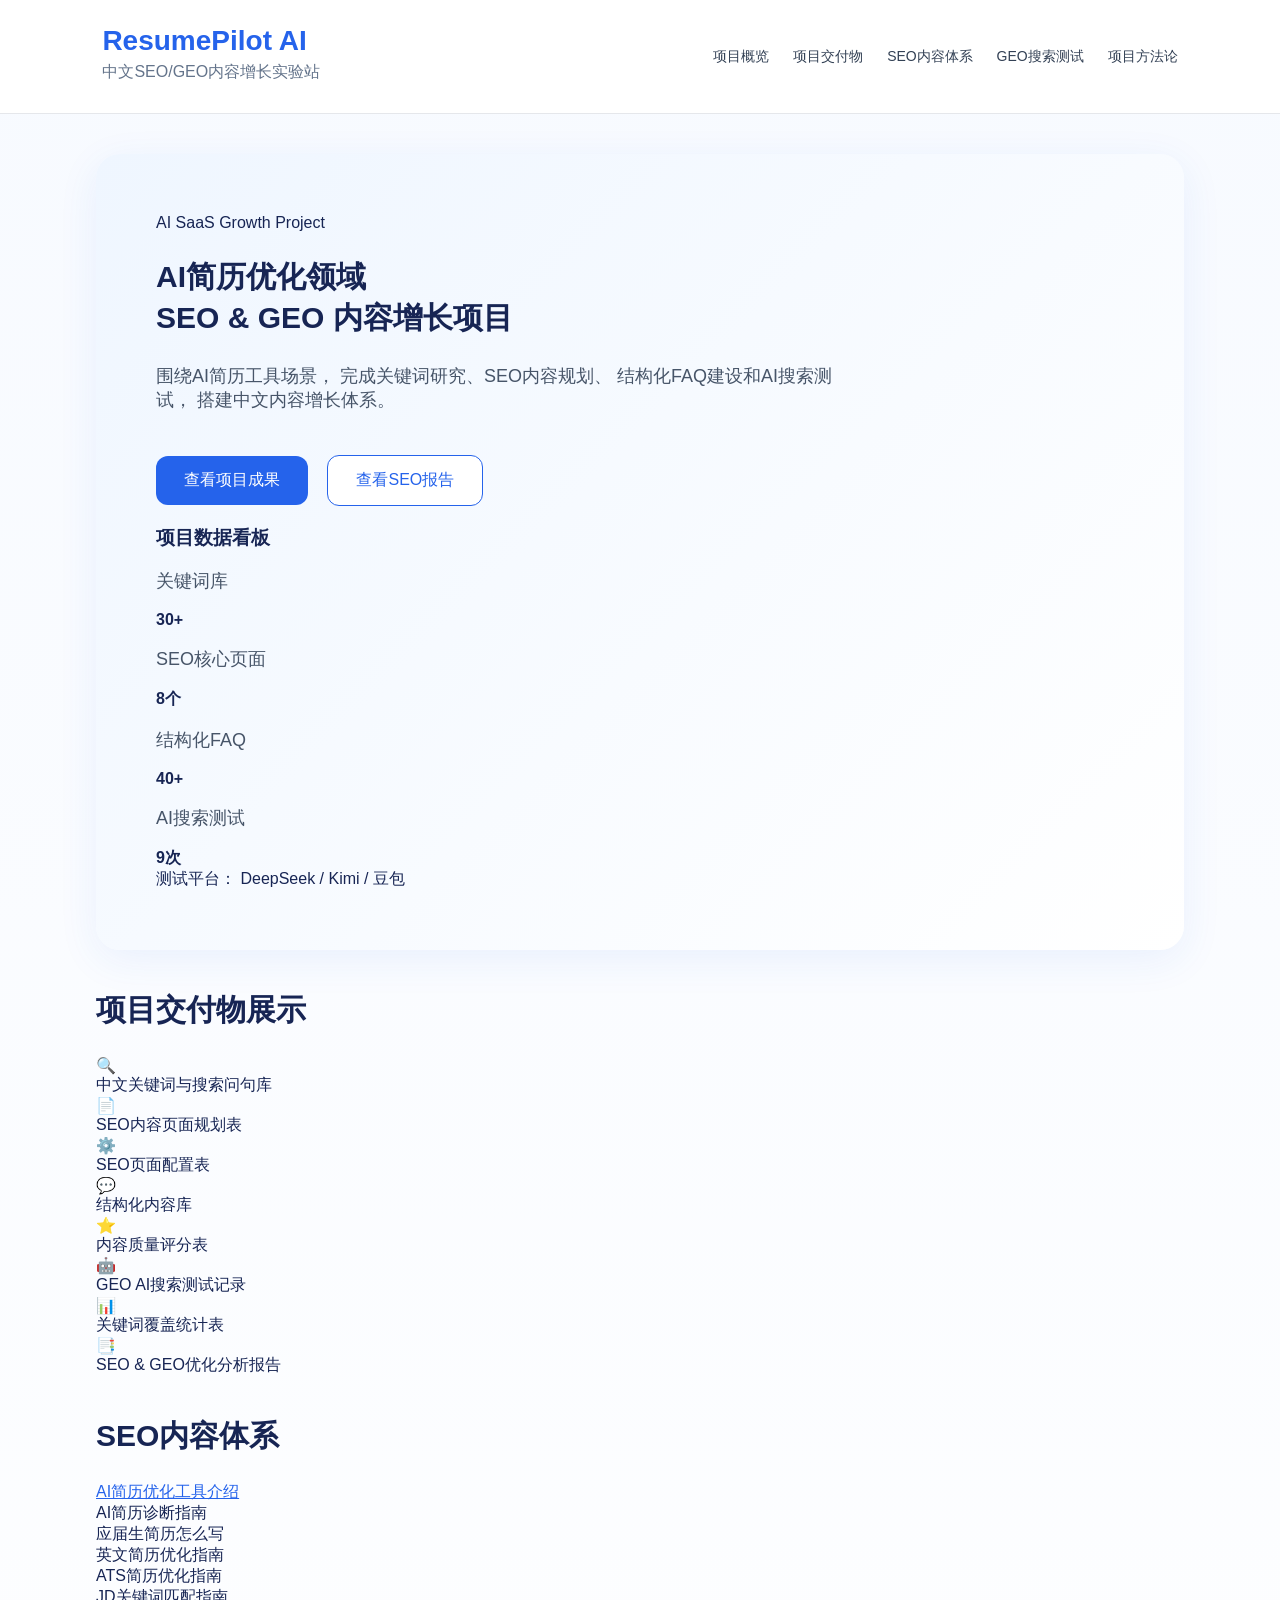
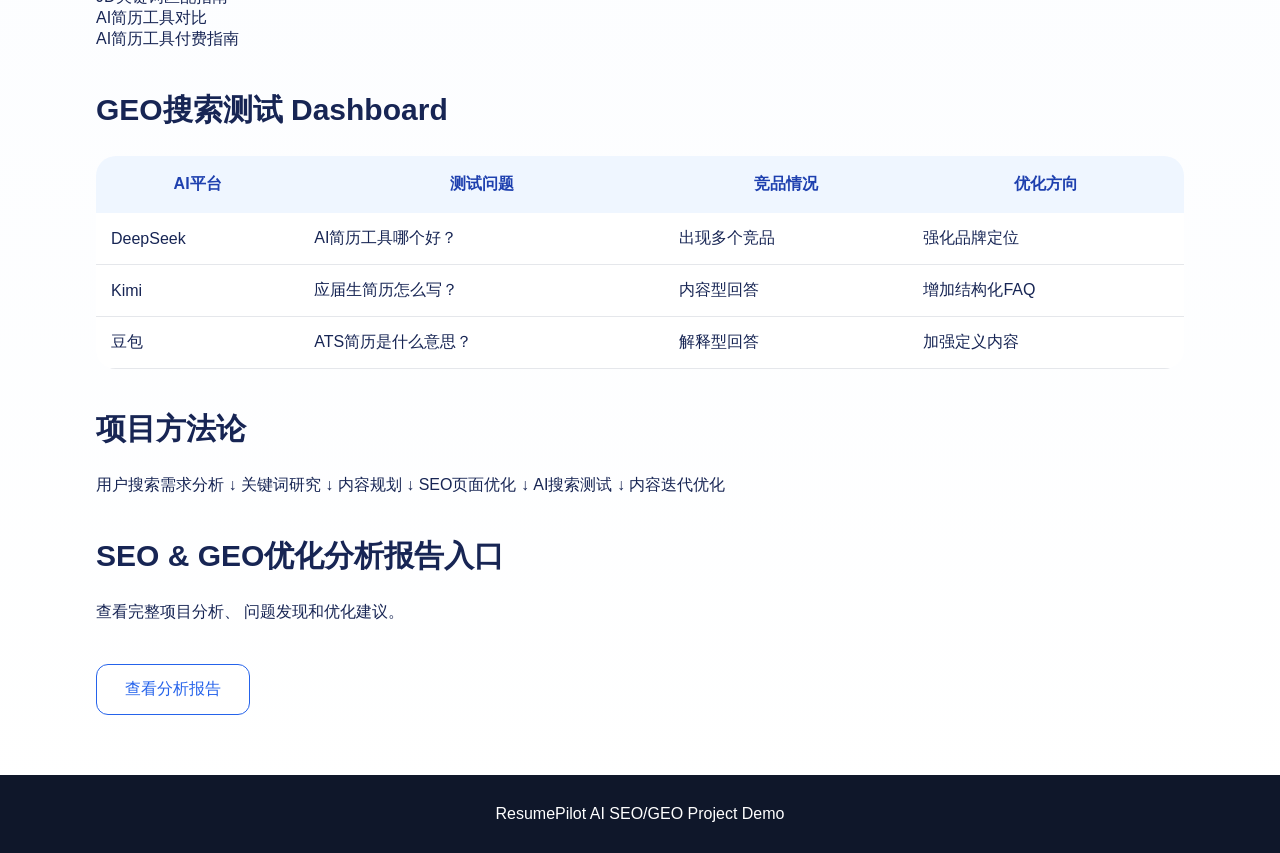
==== index.html @ e6f5c445 "Update index.html with new content and structure" ====
<!DOCTYPE html>
<html lang="zh-CN">

<head>

<meta charset="UTF-8">

<meta name="viewport" content="width=device-width, initial-scale=1.0">


<title>
ResumePilot AI - SEO & GEO 内容增长项目
</title>


<meta name="description" content="
ResumePilot AI 中文SEO/GEO内容增长实验站，展示AI简历工具领域关键词研究、SEO内容规划、结构化FAQ建设和AI搜索测试项目。
">


<link rel="stylesheet" href="assets/style.css">


</head>



<body>



<header>

<div class="logo">

<h1>
ResumePilot AI
</h1>

<p>
中文SEO/GEO内容增长实验站
</p>

</div>



<nav>

<a href="#overview">
项目概览
</a>

<a href="#deliverables">
项目交付物
</a>

<a href="#content">
SEO内容体系
</a>

<a href="#geo">
GEO搜索测试
</a>

<a href="#method">
项目方法论
</a>


</nav>


</header>





<section id="overview" class="hero">


<div class="hero-left">


<span class="tag">
AI SaaS Growth Project
</span>



<h2>

AI简历优化领域

<br>

<span>
SEO & GEO 内容增长项目
</span>

</h2>



<p>

围绕AI简历工具场景，
完成关键词研究、SEO内容规划、
结构化FAQ建设和AI搜索测试，
搭建中文内容增长体系。

</p>



<div class="buttons">


<button>
查看项目成果
</button>


<button class="secondary">
查看SEO报告
</button>


</div>



</div>





<div class="hero-dashboard">


<h3>
项目数据看板
</h3>



<div class="metrics">


<div class="data-card">

<p>
关键词库
</p>

<strong>
30+
</strong>


</div>



<div class="data-card">

<p>
SEO核心页面
</p>

<strong>
8个
</strong>


</div>



<div class="data-card">

<p>
结构化FAQ
</p>

<strong>
40+
</strong>


</div>



<div class="data-card">

<p>
AI搜索测试
</p>

<strong>
9次
</strong>


</div>


</div>



<div class="platform">

测试平台：

DeepSeek / Kimi / 豆包


</div>



</div>



</section>








<section id="deliverables">


<h2>
项目交付物展示
</h2>



<div class="cards">


<div>
🔍
<br>
中文关键词与搜索问句库
</div>


<div>
📄
<br>
SEO内容页面规划表
</div>


<div>
⚙️
<br>
SEO页面配置表
</div>


<div>
💬
<br>
结构化内容库
</div>


<div>
⭐
<br>
内容质量评分表
</div>


<div>
🤖
<br>
GEO AI搜索测试记录
</div>


<div>
📊
<br>
关键词覆盖统计表
</div>


<div>
📑
<br>
SEO & GEO优化分析报告
</div>


</div>


</section>







<section id="content">


<h2>
SEO内容体系
</h2>



<div class="cards">


<div>

<a href="pages/ai-resume-tool.html">

AI简历优化工具介绍

</a>

</div>


<div>
AI简历诊断指南
</div>


<div>
应届生简历怎么写
</div>


<div>
英文简历优化指南
</div>


<div>
ATS简历优化指南
</div>


<div>
JD关键词匹配指南
</div>


<div>
AI简历工具对比
</div>


<div>
AI简历工具付费指南
</div>



</div>



</section>







<section id="geo">


<h2>
GEO搜索测试 Dashboard
</h2>



<table>


<tr>

<th>
AI平台
</th>


<th>
测试问题
</th>


<th>
竞品情况
</th>


<th>
优化方向
</th>


</tr>




<tr>

<td>
DeepSeek
</td>

<td>
AI简历工具哪个好？
</td>

<td>
出现多个竞品
</td>

<td>
强化品牌定位
</td>


</tr>





<tr>

<td>
Kimi
</td>

<td>
应届生简历怎么写？
</td>

<td>
内容型回答
</td>

<td>
增加结构化FAQ
</td>


</tr>





<tr>

<td>
豆包
</td>

<td>
ATS简历是什么意思？
</td>

<td>
解释型回答
</td>

<td>
加强定义内容
</td>


</tr>



</table>



</section>








<section id="method">


<h2>
项目方法论
</h2>



<div class="process">


用户搜索需求分析

↓

关键词研究

↓

内容规划

↓

SEO页面优化

↓

AI搜索测试

↓

内容迭代优化


</div>



</section>








<section class="report">


<h2>
SEO & GEO优化分析报告入口
</h2>


<p>

查看完整项目分析、
问题发现和优化建议。

</p>



<button>
查看分析报告
</button>



</section>







<footer>

ResumePilot AI SEO/GEO Project Demo

</footer>




</body>


</html>
---- assets/style.css ----
* {
    box-sizing: border-box;
}


body {

    margin:0;

    font-family:
    -apple-system,
    BlinkMacSystemFont,
    "Segoe UI",
    "Microsoft YaHei",
    sans-serif;

    background:
    linear-gradient(
        180deg,
        #f7faff 0%,
        #ffffff 100%
    );

    color:#172554;

}



header {

    background:white;

    padding:25px 8%;

    display:flex;

    justify-content:space-between;

    align-items:center;

    border-bottom:
    1px solid #e5e7eb;

    position:sticky;

    top:0;

}



header h1 {

    margin:0;

    font-size:28px;

    color:#2563eb;

}



header p {

    margin:5px 0;

    color:#64748b;

}



nav a {

    text-decoration:none;

    color:#334155;

    margin-left:20px;

    font-size:14px;

}



nav a:hover {

    color:#2563eb;

}




section {

    width:85%;

    margin:40px auto;

}




#overview {


    background:

    linear-gradient(
    135deg,
    #eff6ff,
    #ffffff
    );


    padding:60px;

    border-radius:24px;

    box-shadow:
    0 10px 40px rgba(37,99,235,0.08);

}



#overview h1 {

    font-size:48px;

    line-height:1.2;

    color:#1e3a8a;

}



#overview p {

    font-size:18px;

    color:#475569;

    max-width:700px;

}




button {


    margin-top:25px;

    margin-right:15px;

    padding:14px 28px;

    border-radius:12px;

    border:none;

    background:#2563eb;

    color:white;

    font-size:16px;

    cursor:pointer;

}



button:last-child {

    background:white;

    color:#2563eb;

    border:
    1px solid #2563eb;

}





h2 {

    font-size:30px;

    margin-bottom:25px;

}





.card {


    display:inline-block;

    width:18%;

    min-height:130px;

    margin:1%;


    background:white;


    border-radius:20px;


    padding:25px;


    box-shadow:

    0 8px 25px rgba(15,23,42,0.08);


    vertical-align:top;


}



.card h3 {

    font-size:16px;

    color:#64748b;

}



.card p {

    font-size:35px;

    font-weight:bold;

    color:#2563eb;

}





ul {


    display:grid;

    grid-template-columns:
    repeat(4,1fr);

    gap:20px;

    padding:0;


}



li {


    list-style:none;


    background:white;


    padding:25px;


    border-radius:18px;


    box-shadow:

    0 5px 20px rgba(15,23,42,0.08);


}





a {

    color:#2563eb;

}



table {


    width:100%;

    background:white;

    border-collapse:collapse;

    border-radius:20px;

    overflow:hidden;

}



th {


    background:#eff6ff;

    color:#1e40af;

    padding:18px;

}



td {


    padding:15px;

    border-bottom:

    1px solid #e5e7eb;


}




footer {


    margin-top:60px;

    padding:30px;

    text-align:center;

    background:#0f172a;

    color:white;


}
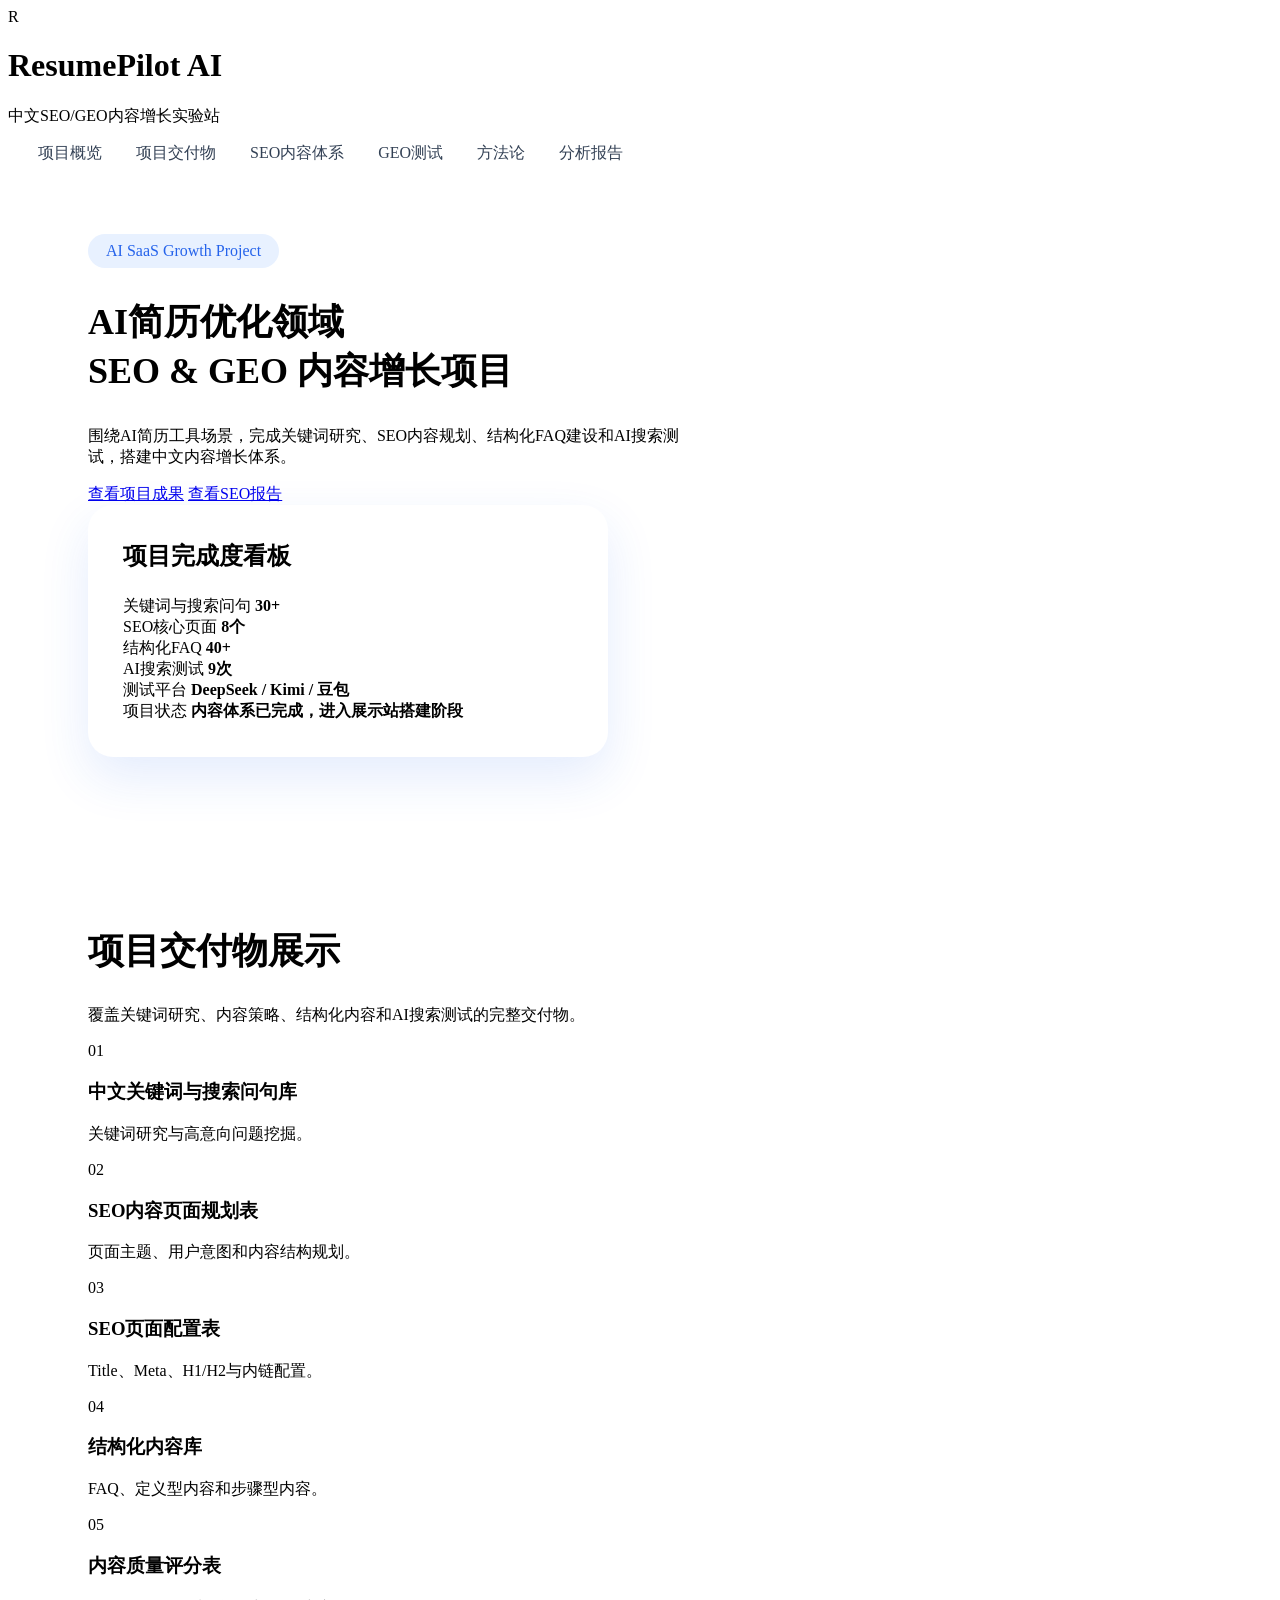
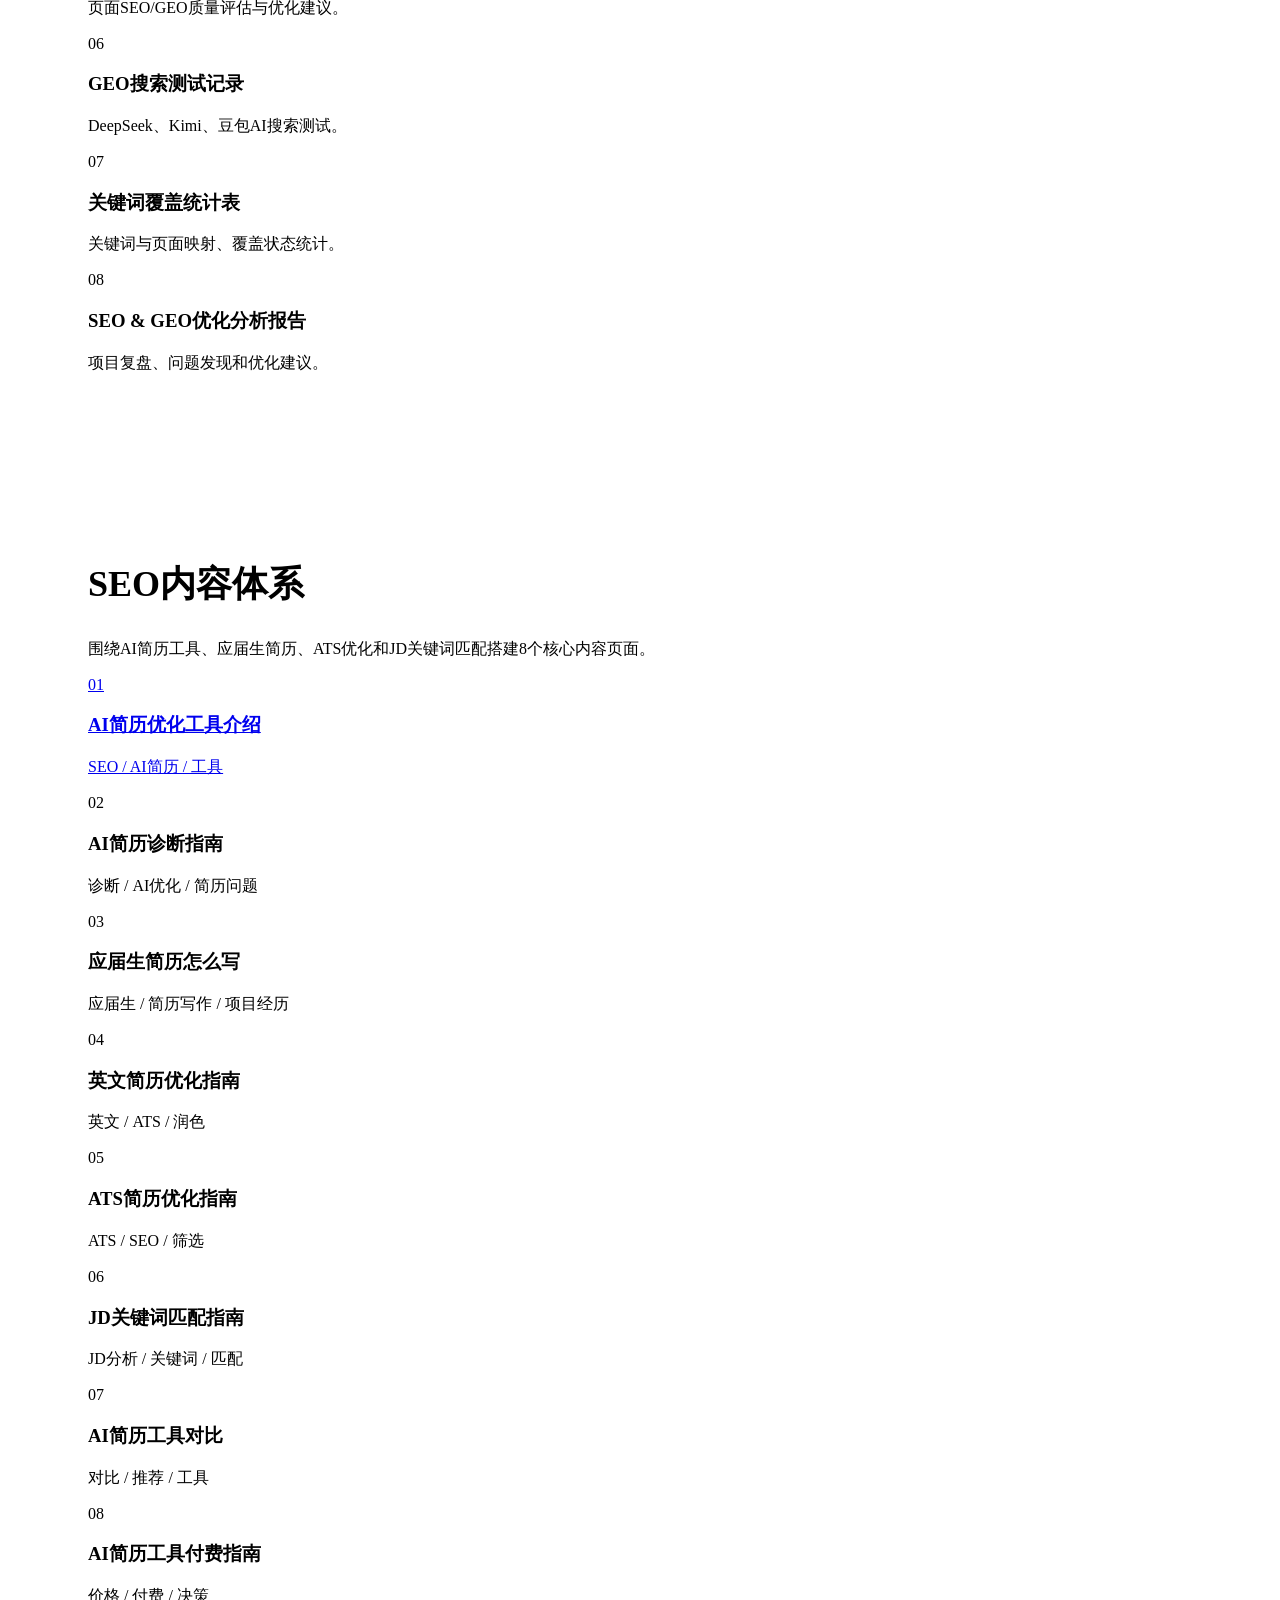
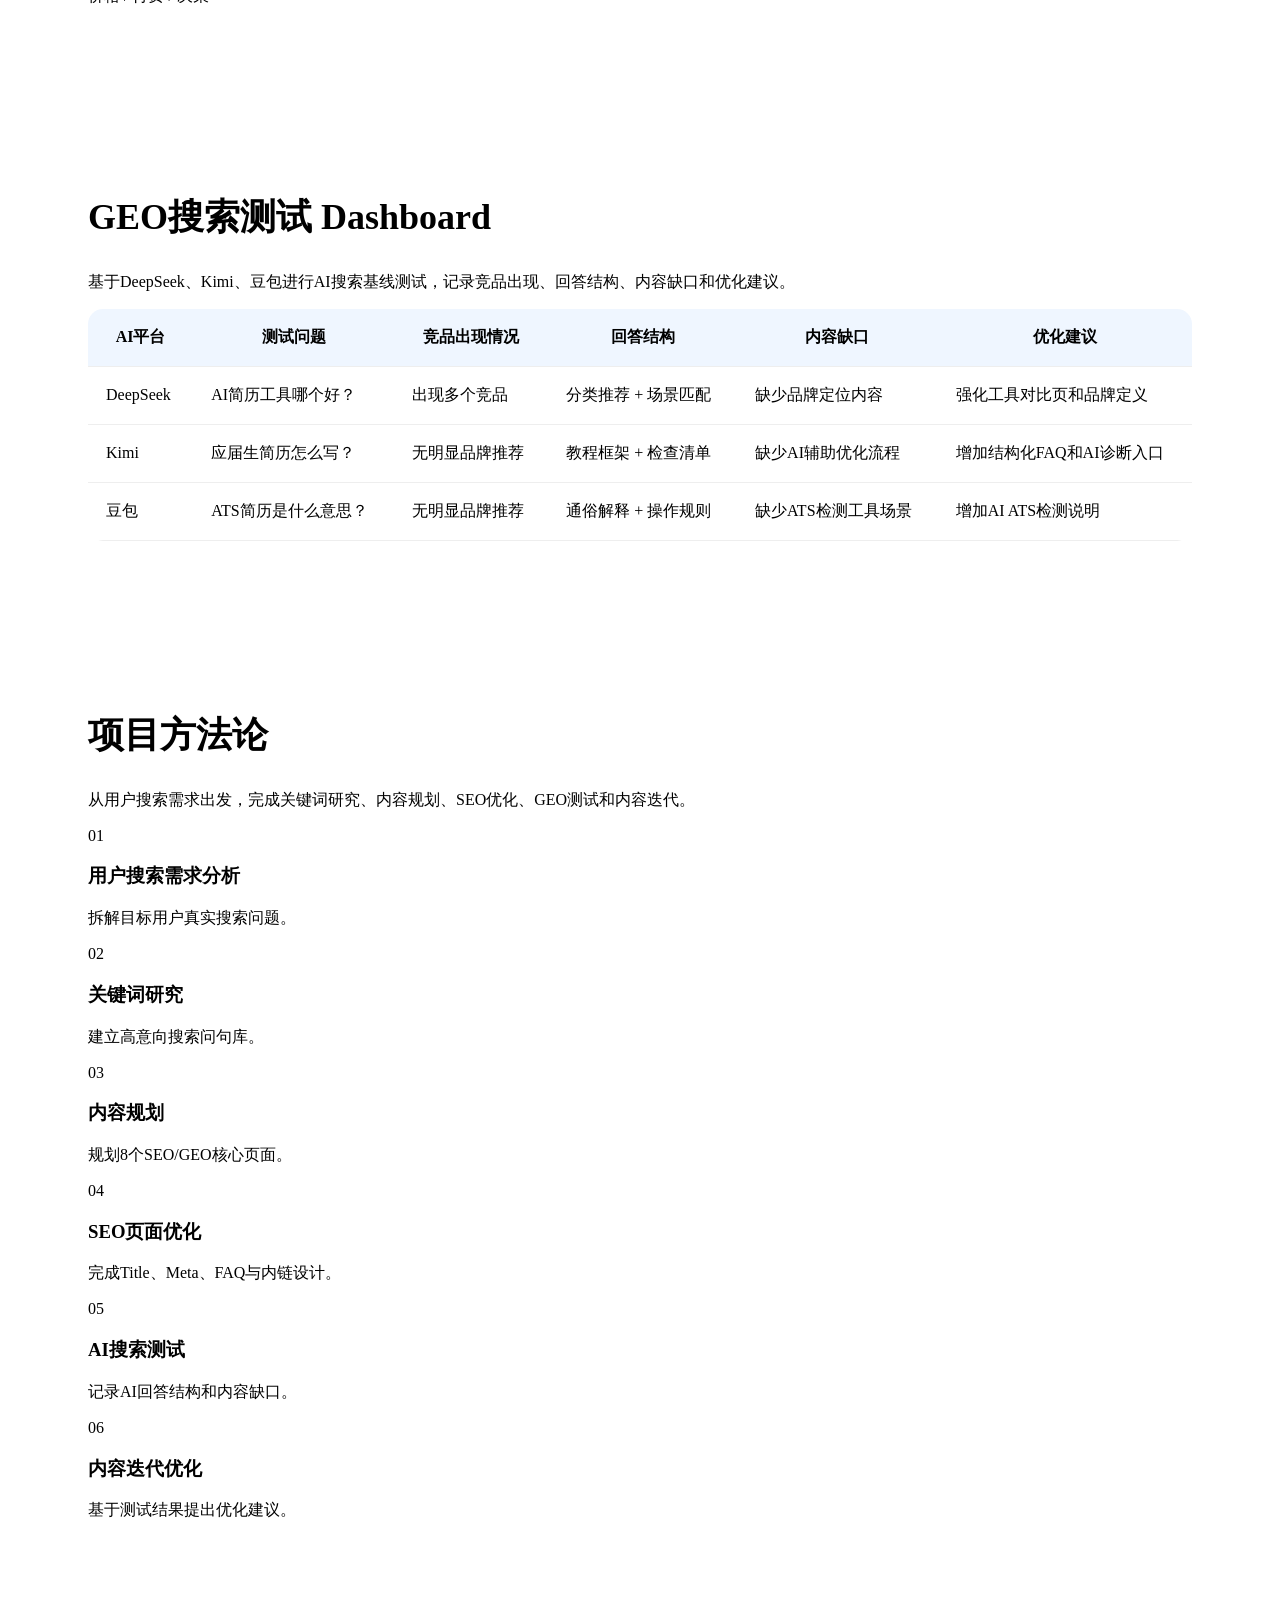
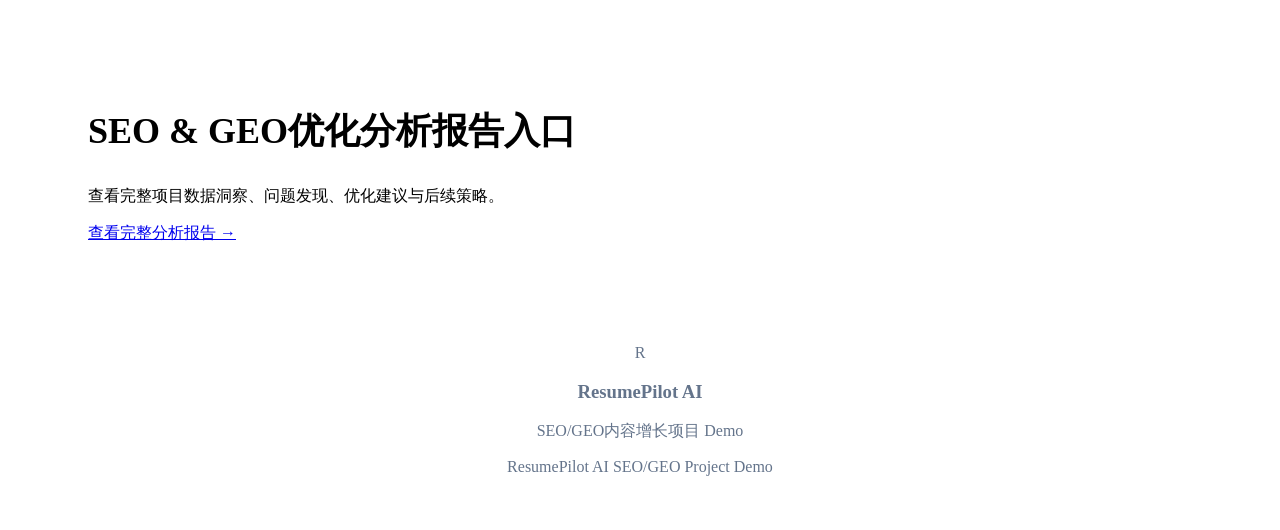
==== commit 5c6c17f1: "Update homepage dashboard structure Refactor HTML structure and update meta tags for SEO improvement" ====
--- a/index.html
+++ b/index.html
@@ -2,604 +2,230 @@
 <html lang="zh-CN">
 
 <head>
-
 <meta charset="UTF-8">
-
 <meta name="viewport" content="width=device-width, initial-scale=1.0">
 
-
-<title>
-ResumePilot AI - SEO & GEO 内容增长项目
-</title>
-
-
-<meta name="description" content="
-ResumePilot AI 中文SEO/GEO内容增长实验站，展示AI简历工具领域关键词研究、SEO内容规划、结构化FAQ建设和AI搜索测试项目。
-">
-
+<title>ResumePilot AI - SEO & GEO 内容增长项目</title>
+
+<meta name="description" content="ResumePilot AI 中文SEO/GEO内容增长实验站，展示AI简历工具领域关键词研究、SEO内容规划、结构化FAQ建设和AI搜索测试项目。">
 
 <link rel="stylesheet" href="assets/style.css">
-
-
 </head>
 
-
-
 <body>
 
-
-
-<header>
-
-<div class="logo">
-
-<h1>
-ResumePilot AI
-</h1>
-
-<p>
-中文SEO/GEO内容增长实验站
-</p>
-
-</div>
-
-
-
-<nav>
-
-<a href="#overview">
-项目概览
-</a>
-
-<a href="#deliverables">
-项目交付物
-</a>
-
-<a href="#content">
-SEO内容体系
-</a>
-
-<a href="#geo">
-GEO搜索测试
-</a>
-
-<a href="#method">
-项目方法论
-</a>
-
-
-</nav>
-
-
+<header class="site-header">
+  <div class="brand">
+    <div class="brand-mark">R</div>
+    <div>
+      <h1>ResumePilot AI</h1>
+      <p>中文SEO/GEO内容增长实验站</p>
+    </div>
+  </div>
+
+  <nav>
+    <a href="#overview">项目概览</a>
+    <a href="#deliverables">项目交付物</a>
+    <a href="#content">SEO内容体系</a>
+    <a href="#geo">GEO测试</a>
+    <a href="#method">方法论</a>
+    <a href="#report">分析报告</a>
+  </nav>
 </header>
 
 
-
-
-
-<section id="overview" class="hero">
-
-
-<div class="hero-left">
-
-
-<span class="tag">
-AI SaaS Growth Project
-</span>
-
-
-
-<h2>
-
-AI简历优化领域
-
-<br>
-
-<span>
-SEO & GEO 内容增长项目
-</span>
-
-</h2>
-
-
-
-<p>
-
-围绕AI简历工具场景，
-完成关键词研究、SEO内容规划、
-结构化FAQ建设和AI搜索测试，
-搭建中文内容增长体系。
-
-</p>
-
-
-
-<div class="buttons">
-
-
-<button>
-查看项目成果
-</button>
-
-
-<button class="secondary">
-查看SEO报告
-</button>
-
-
-</div>
-
-
-
-</div>
-
-
-
-
-
-<div class="hero-dashboard">
-
-
-<h3>
-项目数据看板
-</h3>
-
-
-
-<div class="metrics">
-
-
-<div class="data-card">
-
-<p>
-关键词库
-</p>
-
-<strong>
-30+
-</strong>
-
-
-</div>
-
-
-
-<div class="data-card">
-
-<p>
-SEO核心页面
-</p>
-
-<strong>
-8个
-</strong>
-
-
-</div>
-
-
-
-<div class="data-card">
-
-<p>
-结构化FAQ
-</p>
-
-<strong>
-40+
-</strong>
-
-
-</div>
-
-
-
-<div class="data-card">
-
-<p>
-AI搜索测试
-</p>
-
-<strong>
-9次
-</strong>
-
-
-</div>
-
-
-</div>
-
-
-
-<div class="platform">
-
-测试平台：
-
-DeepSeek / Kimi / 豆包
-
-
-</div>
-
-
-
-</div>
-
-
-
-</section>
-
-
-
-
-
-
-
-
-<section id="deliverables">
-
-
-<h2>
-项目交付物展示
-</h2>
-
-
-
-<div class="cards">
-
-
-<div>
-🔍
-<br>
-中文关键词与搜索问句库
-</div>
-
-
-<div>
-📄
-<br>
-SEO内容页面规划表
-</div>
-
-
-<div>
-⚙️
-<br>
-SEO页面配置表
-</div>
-
-
-<div>
-💬
-<br>
-结构化内容库
-</div>
-
-
-<div>
-⭐
-<br>
-内容质量评分表
-</div>
-
-
-<div>
-🤖
-<br>
-GEO AI搜索测试记录
-</div>
-
-
-<div>
-📊
-<br>
-关键词覆盖统计表
-</div>
-
-
-<div>
-📑
-<br>
-SEO & GEO优化分析报告
-</div>
-
-
-</div>
-
-
-</section>
-
-
-
-
-
-
-
-<section id="content">
-
-
-<h2>
-SEO内容体系
-</h2>
-
-
-
-<div class="cards">
-
-
-<div>
-
-<a href="pages/ai-resume-tool.html">
-
-AI简历优化工具介绍
-
-</a>
-
-</div>
-
-
-<div>
-AI简历诊断指南
-</div>
-
-
-<div>
-应届生简历怎么写
-</div>
-
-
-<div>
-英文简历优化指南
-</div>
-
-
-<div>
-ATS简历优化指南
-</div>
-
-
-<div>
-JD关键词匹配指南
-</div>
-
-
-<div>
-AI简历工具对比
-</div>
-
-
-<div>
-AI简历工具付费指南
-</div>
-
-
-
-</div>
-
-
-
-</section>
-
-
-
-
-
-
-
-<section id="geo">
-
-
-<h2>
-GEO搜索测试 Dashboard
-</h2>
-
-
-
-<table>
-
-
-<tr>
-
-<th>
-AI平台
-</th>
-
-
-<th>
-测试问题
-</th>
-
-
-<th>
-竞品情况
-</th>
-
-
-<th>
-优化方向
-</th>
-
-
-</tr>
-
-
-
-
-<tr>
-
-<td>
-DeepSeek
-</td>
-
-<td>
-AI简历工具哪个好？
-</td>
-
-<td>
-出现多个竞品
-</td>
-
-<td>
-强化品牌定位
-</td>
-
-
-</tr>
-
-
-
-
-
-<tr>
-
-<td>
-Kimi
-</td>
-
-<td>
-应届生简历怎么写？
-</td>
-
-<td>
-内容型回答
-</td>
-
-<td>
-增加结构化FAQ
-</td>
-
-
-</tr>
-
-
-
-
-
-<tr>
-
-<td>
-豆包
-</td>
-
-<td>
-ATS简历是什么意思？
-</td>
-
-<td>
-解释型回答
-</td>
-
-<td>
-加强定义内容
-</td>
-
-
-</tr>
-
-
-
-</table>
-
-
-
-</section>
-
-
-
-
-
-
-
-
-<section id="method">
-
-
-<h2>
-项目方法论
-</h2>
-
-
-
-<div class="process">
-
-
-用户搜索需求分析
-
-↓
-
-关键词研究
-
-↓
-
-内容规划
-
-↓
-
-SEO页面优化
-
-↓
-
-AI搜索测试
-
-↓
-
-内容迭代优化
-
-
-</div>
-
-
-
-</section>
-
-
-
-
-
-
-
-
-<section class="report">
-
-
-<h2>
-SEO & GEO优化分析报告入口
-</h2>
-
-
-<p>
-
-查看完整项目分析、
-问题发现和优化建议。
-
-</p>
-
-
-
-<button>
-查看分析报告
-</button>
-
-
-
-</section>
-
-
-
-
-
+<main>
+
+<section id="overview" class="hero-section">
+
+  <div class="hero-left">
+    <span class="tag">AI SaaS Growth Project</span>
+
+    <h2>
+      AI简历优化领域<br>
+      <strong>SEO & GEO 内容增长项目</strong>
+    </h2>
+
+    <p>
+      围绕AI简历工具场景，完成关键词研究、SEO内容规划、结构化FAQ建设和AI搜索测试，搭建中文内容增长体系。
+    </p>
+
+    <div class="hero-actions">
+      <a class="primary-btn" href="#deliverables">查看项目成果</a>
+      <a class="secondary-btn" href="#report">查看SEO报告</a>
+    </div>
+  </div>
+
+
+  <div class="hero-dashboard">
+    <h3>项目完成度看板</h3>
+
+    <div class="metric-grid">
+      <div class="metric-card">
+        <span>关键词与搜索问句</span>
+        <strong>30+</strong>
+      </div>
+
+      <div class="metric-card">
+        <span>SEO核心页面</span>
+        <strong>8个</strong>
+      </div>
+
+      <div class="metric-card">
+        <span>结构化FAQ</span>
+        <strong>40+</strong>
+      </div>
+
+      <div class="metric-card">
+        <span>AI搜索测试</span>
+        <strong>9次</strong>
+      </div>
+
+      <div class="metric-card wide">
+        <span>测试平台</span>
+        <strong>DeepSeek / Kimi / 豆包</strong>
+      </div>
+
+      <div class="metric-card wide">
+        <span>项目状态</span>
+        <strong>内容体系已完成，进入展示站搭建阶段</strong>
+      </div>
+    </div>
+  </div>
+
+</section>
+
+
+<section id="deliverables" class="panel-section">
+  <div class="section-title">
+    <h2>项目交付物展示</h2>
+    <p>覆盖关键词研究、内容策略、结构化内容和AI搜索测试的完整交付物。</p>
+  </div>
+
+  <div class="deliverable-grid">
+    <div class="info-card"><span>01</span><h3>中文关键词与搜索问句库</h3><p>关键词研究与高意向问题挖掘。</p></div>
+    <div class="info-card"><span>02</span><h3>SEO内容页面规划表</h3><p>页面主题、用户意图和内容结构规划。</p></div>
+    <div class="info-card"><span>03</span><h3>SEO页面配置表</h3><p>Title、Meta、H1/H2与内链配置。</p></div>
+    <div class="info-card"><span>04</span><h3>结构化内容库</h3><p>FAQ、定义型内容和步骤型内容。</p></div>
+    <div class="info-card"><span>05</span><h3>内容质量评分表</h3><p>页面SEO/GEO质量评估与优化建议。</p></div>
+    <div class="info-card"><span>06</span><h3>GEO搜索测试记录</h3><p>DeepSeek、Kimi、豆包AI搜索测试。</p></div>
+    <div class="info-card"><span>07</span><h3>关键词覆盖统计表</h3><p>关键词与页面映射、覆盖状态统计。</p></div>
+    <div class="info-card"><span>08</span><h3>SEO & GEO优化分析报告</h3><p>项目复盘、问题发现和优化建议。</p></div>
+  </div>
+</section>
+
+
+<section id="content" class="panel-section">
+  <div class="section-title">
+    <h2>SEO内容体系</h2>
+    <p>围绕AI简历工具、应届生简历、ATS优化和JD关键词匹配搭建8个核心内容页面。</p>
+  </div>
+
+  <div class="content-grid">
+    <a class="content-card" href="pages/ai-resume-tool.html"><span>01</span><h3>AI简历优化工具介绍</h3><p>SEO / AI简历 / 工具</p></a>
+    <div class="content-card"><span>02</span><h3>AI简历诊断指南</h3><p>诊断 / AI优化 / 简历问题</p></div>
+    <div class="content-card"><span>03</span><h3>应届生简历怎么写</h3><p>应届生 / 简历写作 / 项目经历</p></div>
+    <div class="content-card"><span>04</span><h3>英文简历优化指南</h3><p>英文 / ATS / 润色</p></div>
+    <div class="content-card"><span>05</span><h3>ATS简历优化指南</h3><p>ATS / SEO / 筛选</p></div>
+    <div class="content-card"><span>06</span><h3>JD关键词匹配指南</h3><p>JD分析 / 关键词 / 匹配</p></div>
+    <div class="content-card"><span>07</span><h3>AI简历工具对比</h3><p>对比 / 推荐 / 工具</p></div>
+    <div class="content-card"><span>08</span><h3>AI简历工具付费指南</h3><p>价格 / 付费 / 决策</p></div>
+  </div>
+</section>
+
+
+<section id="geo" class="panel-section">
+  <div class="section-title">
+    <h2>GEO搜索测试 Dashboard</h2>
+    <p>基于DeepSeek、Kimi、豆包进行AI搜索基线测试，记录竞品出现、回答结构、内容缺口和优化建议。</p>
+  </div>
+
+  <div class="geo-table-wrap">
+    <table>
+      <thead>
+        <tr>
+          <th>AI平台</th>
+          <th>测试问题</th>
+          <th>竞品出现情况</th>
+          <th>回答结构</th>
+          <th>内容缺口</th>
+          <th>优化建议</th>
+        </tr>
+      </thead>
+
+      <tbody>
+        <tr>
+          <td>DeepSeek</td>
+          <td>AI简历工具哪个好？</td>
+          <td>出现多个竞品</td>
+          <td>分类推荐 + 场景匹配</td>
+          <td>缺少品牌定位内容</td>
+          <td>强化工具对比页和品牌定义</td>
+        </tr>
+
+        <tr>
+          <td>Kimi</td>
+          <td>应届生简历怎么写？</td>
+          <td>无明显品牌推荐</td>
+          <td>教程框架 + 检查清单</td>
+          <td>缺少AI辅助优化流程</td>
+          <td>增加结构化FAQ和AI诊断入口</td>
+        </tr>
+
+        <tr>
+          <td>豆包</td>
+          <td>ATS简历是什么意思？</td>
+          <td>无明显品牌推荐</td>
+          <td>通俗解释 + 操作规则</td>
+          <td>缺少ATS检测工具场景</td>
+          <td>增加AI ATS检测说明</td>
+        </tr>
+      </tbody>
+    </table>
+  </div>
+</section>
+
+
+<section id="method" class="panel-section">
+  <div class="section-title">
+    <h2>项目方法论</h2>
+    <p>从用户搜索需求出发，完成关键词研究、内容规划、SEO优化、GEO测试和内容迭代。</p>
+  </div>
+
+  <div class="process-line">
+    <div><span>01</span><h3>用户搜索需求分析</h3><p>拆解目标用户真实搜索问题。</p></div>
+    <div><span>02</span><h3>关键词研究</h3><p>建立高意向搜索问句库。</p></div>
+    <div><span>03</span><h3>内容规划</h3><p>规划8个SEO/GEO核心页面。</p></div>
+    <div><span>04</span><h3>SEO页面优化</h3><p>完成Title、Meta、FAQ与内链设计。</p></div>
+    <div><span>05</span><h3>AI搜索测试</h3><p>记录AI回答结构和内容缺口。</p></div>
+    <div><span>06</span><h3>内容迭代优化</h3><p>基于测试结果提出优化建议。</p></div>
+  </div>
+</section>
+
+
+<section id="report" class="report-banner">
+  <div>
+    <h2>SEO & GEO优化分析报告入口</h2>
+    <p>查看完整项目数据洞察、问题发现、优化建议与后续策略。</p>
+  </div>
+
+  <a href="#" class="report-btn">查看完整分析报告 →</a>
+</section>
+
+</main>
 
 
 <footer>
-
-ResumePilot AI SEO/GEO Project Demo
-
+  <div class="brand footer-brand">
+    <div class="brand-mark">R</div>
+    <div>
+      <h3>ResumePilot AI</h3>
+      <p>SEO/GEO内容增长项目 Demo</p>
+    </div>
+  </div>
+
+  <p>ResumePilot AI SEO/GEO Project Demo</p>
 </footer>
 
-
-
-
 </body>
-
-
 </html>
--- a/assets/style.css
+++ b/assets/style.css
@@ -1,37 +1,29 @@
-* {
-    box-sizing: border-box;
-}
-
-
-body {
+*{
+    box-sizing:border-box;
+}
+
 
     margin:0;
 
     font-family:
-    -apple-system,
-    BlinkMacSystemFont,
-    "Segoe UI",
     "Microsoft YaHei",
+    Arial,
     sans-serif;
 
-    background:
-    linear-gradient(
-        180deg,
-        #f7faff 0%,
-        #ffffff 100%
-    );
-
-    color:#172554;
-
-}
-
-
-
-header {
-
-    background:white;
-
-    padding:25px 8%;
+    background:#f7f9fc;
+
+    color:#172033;
+
+}
+
+
+/* 顶部导航 */
+
+header{
+
+    height:90px;
+
+    background:white;
 
     display:flex;
 
@@ -39,30 +31,27 @@
 
     align-items:center;
 
-    border-bottom:
-    1px solid #e5e7eb;
-
-    position:sticky;
-
-    top:0;
-
-}
-
-
-
-header h1 {
+    padding:0 80px;
+
+    border-bottom:1px solid #eef2f7;
+
+}
+
+
+
+.logo h1{
 
     margin:0;
 
-    font-size:28px;
-
-    color:#2563eb;
-
-}
-
-
-
-header p {
+    color:#2563eb;
+
+    font-size:32px;
+
+}
+
+
+
+.logo p{
 
     margin:5px 0;
 
@@ -72,305 +61,525 @@
 
 
 
-nav a {
+
+nav a{
+
+    margin-left:30px;
 
     text-decoration:none;
 
     color:#334155;
 
-    margin-left:20px;
-
-    font-size:14px;
-
-}
-
-
-
-nav a:hover {
-
-    color:#2563eb;
-
-}
-
-
-
-
-section {
-
-    width:85%;
-
-    margin:40px auto;
-
-}
-
-
-
-
-#overview {
+    font-size:16px;
+
+}
+
+
+
+
+
+/* Hero */
+
+.hero{
+
+
+    width:100%;
+
+    min-height:600px;
+
+    padding:80px;
+
+    display:flex;
+
+    flex-direction:row;
+
+    align-items:center;
+
+    justify-content:space-between;
+
+    gap:60px;
 
 
     background:
 
     linear-gradient(
     135deg,
-    #eff6ff,
-    #ffffff
+    #ffffff,
+    #eef5ff
     );
 
 
-    padding:60px;
-
-    border-radius:24px;
+}
+
+
+
+
+
+.hero-left{
+
+
+    flex:1;
+
+    max-width:600px;
+
+
+}
+
+
+
+.tag{
+
+
+    display:inline-block;
+
+    background:#e8f1ff;
+
+    color:#2563eb;
+
+    padding:8px 18px;
+
+    border-radius:30px;
+
+}
+
+
+
+
+
+.hero h2{
+
+
+    font-size:52px;
+
+    line-height:1.25;
+
+    margin:30px 0;
+
+
+}
+
+
+
+.hero h2 span{
+
+    color:#2563eb;
+
+}
+
+
+
+.hero p{
+
+    font-size:18px;
+
+    line-height:1.8;
+
+    color:#475569;
+
+
+}
+
+
+
+.buttons{
+
+    margin-top:35px;
+
+}
+
+
+
+button{
+
+
+    padding:15px 30px;
+
+    border:none;
+
+    border-radius:10px;
+
+    background:#2563eb;
+
+    color:white;
+
+    font-size:16px;
+
+}
+
+
+
+.secondary{
+
+
+    margin-left:15px;
+
+    background:white;
+
+    color:#2563eb;
+
+    border:1px solid #2563eb;
+
+
+}
+
+
+
+
+
+/* Dashboard */
+
+.hero-dashboard{
+
+
+    flex:1;
+
+    max-width:520px;
+
+    background:white;
+
+    padding:35px;
+
+    border-radius:25px;
+
 
     box-shadow:
-    0 10px 40px rgba(37,99,235,0.08);
-
-}
-
-
-
-#overview h1 {
-
-    font-size:48px;
-
-    line-height:1.2;
-
-    color:#1e3a8a;
-
-}
-
-
-
-#overview p {
-
-    font-size:18px;
-
-    color:#475569;
-
-    max-width:700px;
-
-}
-
-
-
-
-button {
+
+    0 20px 50px rgba(37,99,235,.12);
+
+
+}
+
+
+
+
+.hero-dashboard h3{
+
+
+    font-size:24px;
+
+    margin-top:0;
+
+
+}
+
+
+
+
+.metrics{
+
+
+    display:grid;
+
+    grid-template-columns:repeat(2,1fr);
+
+    gap:20px;
+
+
+}
+
+
+
+.data-card{
+
+
+    background:#f8fafc;
+
+    padding:25px;
+
+    border-radius:18px;
+
+
+}
+
+
+
+.data-card p{
+
+
+    color:#64748b;
+
+}
+
+
+
+.data-card strong{
+
+
+    font-size:38px;
+
+    color:#2563eb;
+
+
+}
+
+
+
+.platform{
 
 
     margin-top:25px;
 
-    margin-right:15px;
-
-    padding:14px 28px;
-
-    border-radius:12px;
-
-    border:none;
-
-    background:#2563eb;
+    padding:18px;
+
+    background:#eff6ff;
+
+    border-radius:15px;
+
+
+}
+
+
+
+
+
+/* 内容区域 */
+
+
+section{
+
+
+    padding:70px 80px;
+
+}
+
+
+
+
+h2{
+
+
+    font-size:36px;
+
+}
+
+
+
+
+
+/* 项目卡片 */
+
+
+.cards{
+
+
+    display:grid;
+
+    grid-template-columns:repeat(4,1fr);
+
+    gap:25px;
+
+
+}
+
+
+
+.cards div{
+
+
+    background:white;
+
+    padding:30px;
+
+    border-radius:20px;
+
+    min-height:100px;
+
+
+    box-shadow:
+
+    0 10px 30px rgba(0,0,0,.05);
+
+
+}
+
+
+
+
+
+.cards a{
+
+    color:#2563eb;
+
+}
+
+
+
+
+
+/* GEO表格 */
+
+
+table{
+
+
+    width:100%;
+
+    background:white;
+
+    border-collapse:collapse;
+
+    border-radius:15px;
+
+    overflow:hidden;
+
+
+}
+
+
+
+th{
+
+
+    background:#eff6ff;
+
+
+}
+
+
+td,th{
+
+
+    padding:18px;
+
+    border-bottom:1px solid #eee;
+
+
+}
+
+
+
+
+
+
+/* 方法论 */
+
+.process{
+
+
+    background:white;
+
+    border-radius:20px;
+
+    padding:40px;
+
+    text-align:center;
+
+    font-size:20px;
+
+    line-height:3;
+
+
+}
+
+
+
+
+
+/* 报告入口 */
+
+
+.report{
+
+
+    margin:40px 80px;
+
+    background:
+
+    linear-gradient(
+    90deg,
+    #2563eb,
+    #6366f1
+    );
+
 
     color:white;
 
-    font-size:16px;
-
-    cursor:pointer;
-
-}
-
-
-
-button:last-child {
-
-    background:white;
-
-    color:#2563eb;
-
-    border:
-    1px solid #2563eb;
-
-}
-
-
-
-
-
-h2 {
-
-    font-size:30px;
-
-    margin-bottom:25px;
-
-}
-
-
-
-
-
-.card {
-
-
-    display:inline-block;
-
-    width:18%;
-
-    min-height:130px;
-
-    margin:1%;
-
-
-    background:white;
-
-
-    border-radius:20px;
-
-
-    padding:25px;
-
-
-    box-shadow:
-
-    0 8px 25px rgba(15,23,42,0.08);
-
-
-    vertical-align:top;
-
-
-}
-
-
-
-.card h3 {
-
-    font-size:16px;
+    border-radius:25px;
+
+    padding:40px;
+
+
+}
+
+
+
+
+.report button{
+
+
+    background:white;
+
+    color:#2563eb;
+
+
+}
+
+
+
+
+footer{
+
+
+    text-align:center;
+
+    padding:30px;
 
     color:#64748b;
 
-}
-
-
-
-.card p {
-
-    font-size:35px;
-
-    font-weight:bold;
-
-    color:#2563eb;
-
-}
-
-
-
-
-
-ul {
-
-
-    display:grid;
-
-    grid-template-columns:
-    repeat(4,1fr);
-
-    gap:20px;
-
-    padding:0;
-
-
-}
-
-
-
-li {
-
-
-    list-style:none;
-
-
-    background:white;
-
-
-    padding:25px;
-
-
-    border-radius:18px;
-
-
-    box-shadow:
-
-    0 5px 20px rgba(15,23,42,0.08);
-
-
-}
-
-
-
-
-
-a {
-
-    color:#2563eb;
-
-}
-
-
-
-table {
+
+}
+
+
+
+
+
+@media(max-width:900px){
+
+
+.hero{
+
+
+    flex-direction:column;
+
+    padding:40px;
+
+
+}
+
+
+
+.hero-left,
+
+.hero-dashboard{
 
 
     width:100%;
 
-    background:white;
-
-    border-collapse:collapse;
-
-    border-radius:20px;
-
-    overflow:hidden;
-
-}
-
-
-
-th {
-
-
-    background:#eff6ff;
-
-    color:#1e40af;
-
-    padding:18px;
-
-}
-
-
-
-td {
-
-
-    padding:15px;
-
-    border-bottom:
-
-    1px solid #e5e7eb;
-
-
-}
-
-
-
-
-footer {
-
-
-    margin-top:60px;
+}
+
+
+
+.cards{
+
+
+    grid-template-columns:1fr;
+
+
+}
+
+
+
+header{
+
+
+    flex-direction:column;
+
+    height:auto;
 
     padding:30px;
 
-    text-align:center;
-
-    background:#0f172a;
-
-    color:white;
-
-
-}
+
+}
+
+
+}
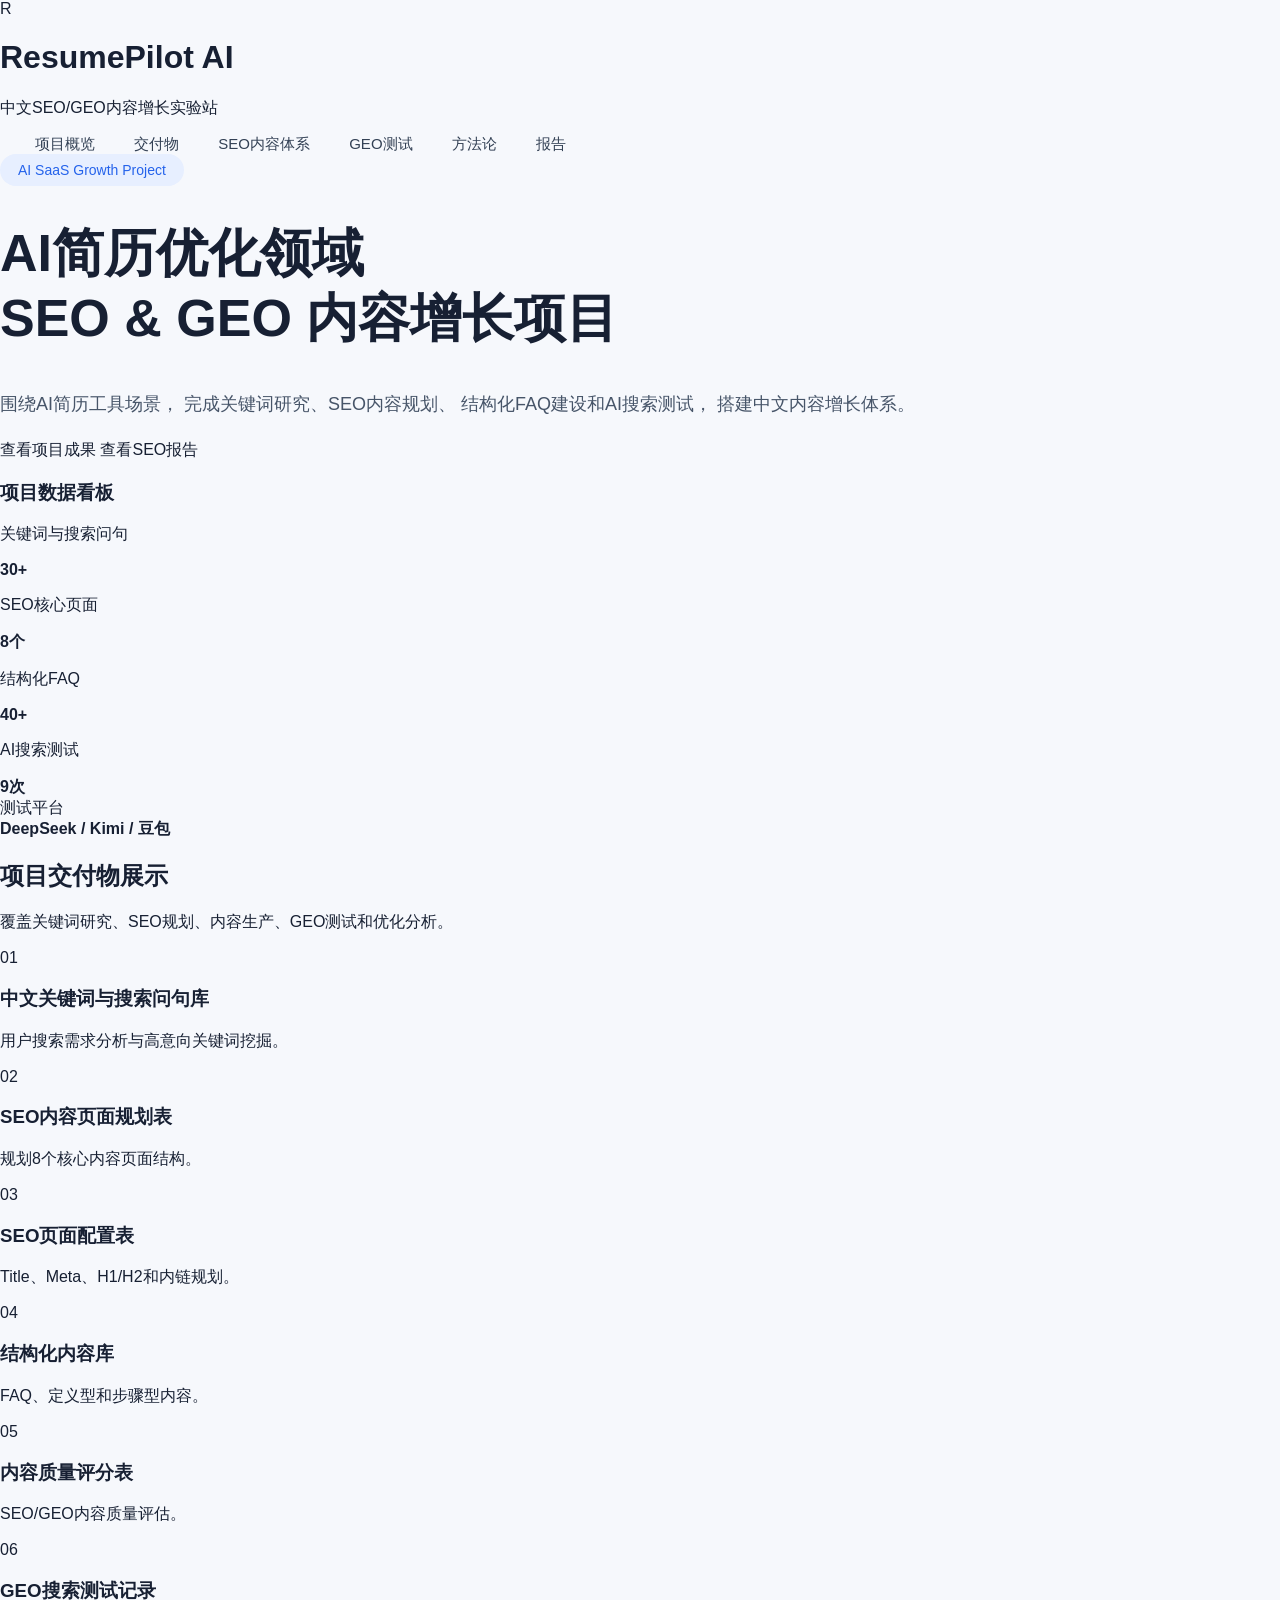
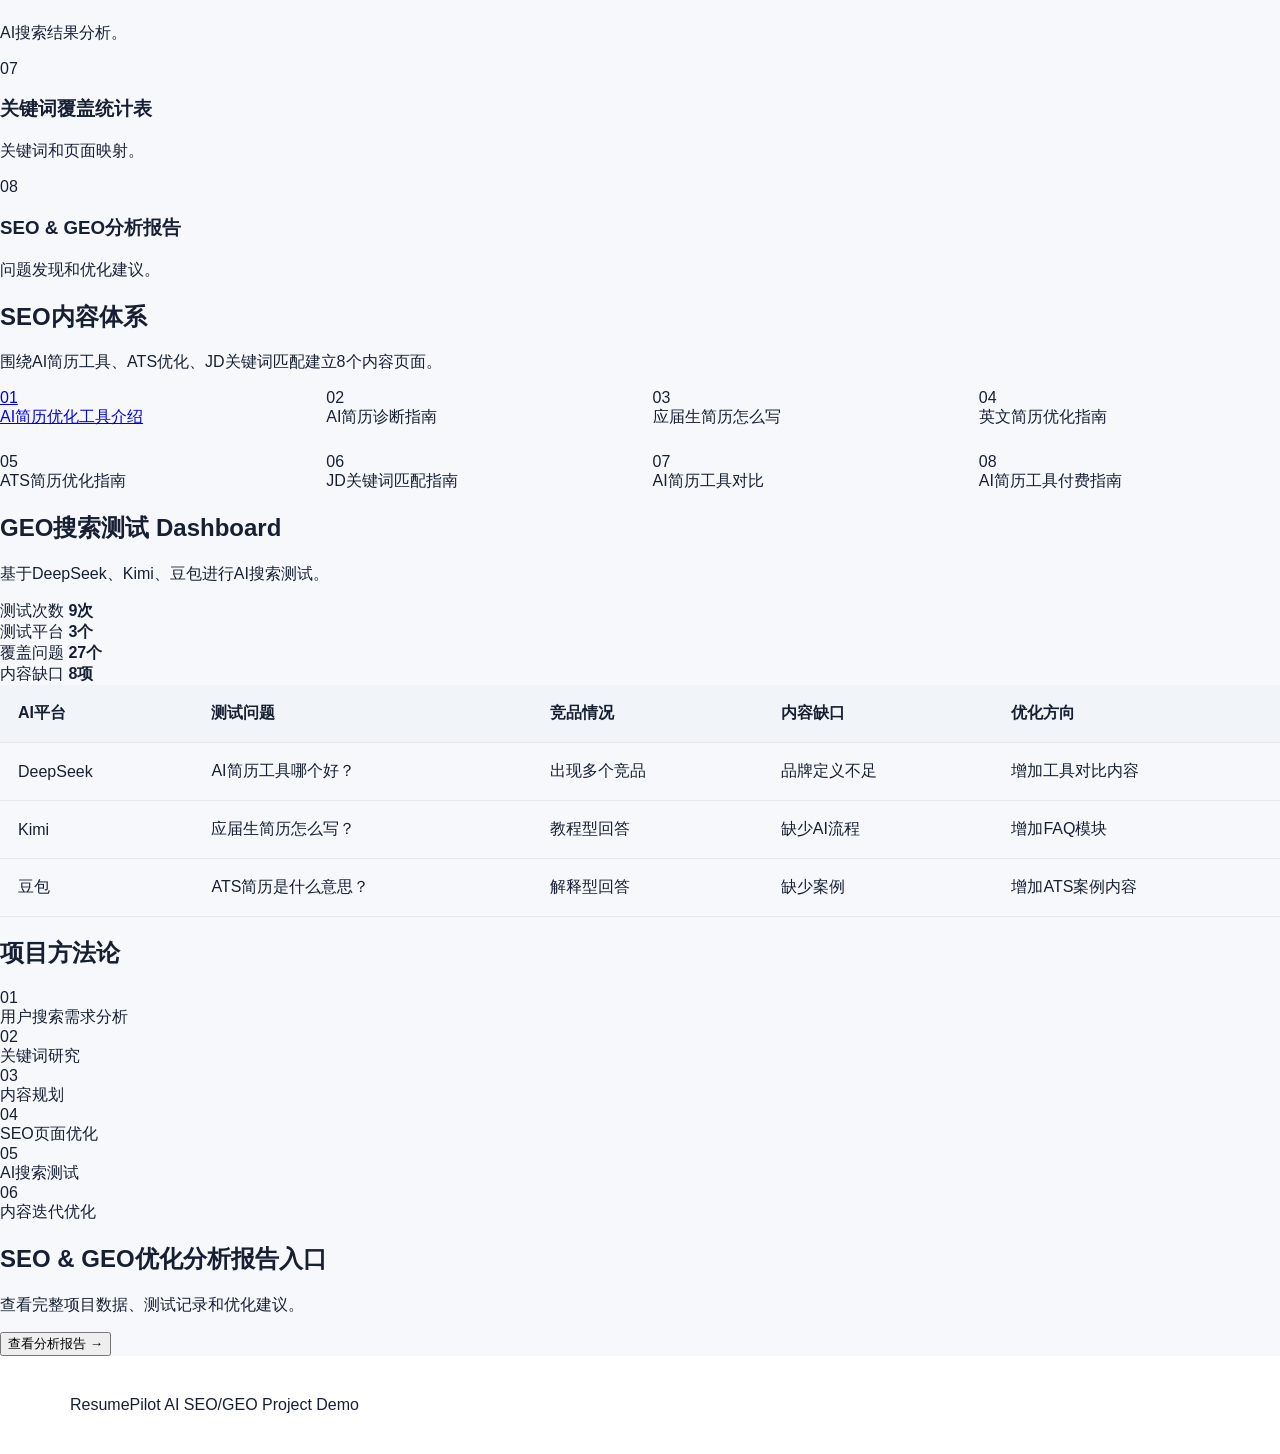
==== commit e9ea3a3b: "Refactor index.html for improved structure and content" ====
--- a/index.html
+++ b/index.html
@@ -2,230 +2,850 @@
 <html lang="zh-CN">
 
 <head>
+
 <meta charset="UTF-8">
+
 <meta name="viewport" content="width=device-width, initial-scale=1.0">
 
-<title>ResumePilot AI - SEO & GEO 内容增长项目</title>
-
-<meta name="description" content="ResumePilot AI 中文SEO/GEO内容增长实验站，展示AI简历工具领域关键词研究、SEO内容规划、结构化FAQ建设和AI搜索测试项目。">
+<title>
+ResumePilot AI | SEO & GEO 内容增长项目
+</title>
+
+
+<meta name="description" content="
+ResumePilot AI 中文SEO/GEO内容增长实验站，展示AI简历工具领域关键词研究、SEO内容规划、结构化FAQ建设和AI搜索测试。
+">
+
 
 <link rel="stylesheet" href="assets/style.css">
+
+
 </head>
 
+
 <body>
 
-<header class="site-header">
-  <div class="brand">
-    <div class="brand-mark">R</div>
-    <div>
-      <h1>ResumePilot AI</h1>
-      <p>中文SEO/GEO内容增长实验站</p>
-    </div>
-  </div>
-
-  <nav>
-    <a href="#overview">项目概览</a>
-    <a href="#deliverables">项目交付物</a>
-    <a href="#content">SEO内容体系</a>
-    <a href="#geo">GEO测试</a>
-    <a href="#method">方法论</a>
-    <a href="#report">分析报告</a>
-  </nav>
+
+<header class="navbar">
+
+
+<div class="logo-area">
+
+<div class="logo-icon">
+R
+</div>
+
+
+<div>
+
+<h1>
+ResumePilot AI
+</h1>
+
+<p>
+中文SEO/GEO内容增长实验站
+</p>
+
+
+</div>
+
+</div>
+
+
+
+<nav>
+
+<a href="#overview">
+项目概览
+</a>
+
+<a href="#deliverables">
+交付物
+</a>
+
+<a href="#content">
+SEO内容体系
+</a>
+
+<a href="#geo">
+GEO测试
+</a>
+
+<a href="#method">
+方法论
+</a>
+
+<a href="#report">
+报告
+</a>
+
+
+</nav>
+
+
+
 </header>
 
 
-<main>
-
-<section id="overview" class="hero-section">
-
-  <div class="hero-left">
-    <span class="tag">AI SaaS Growth Project</span>
-
-    <h2>
-      AI简历优化领域<br>
-      <strong>SEO & GEO 内容增长项目</strong>
-    </h2>
-
-    <p>
-      围绕AI简历工具场景，完成关键词研究、SEO内容规划、结构化FAQ建设和AI搜索测试，搭建中文内容增长体系。
-    </p>
-
-    <div class="hero-actions">
-      <a class="primary-btn" href="#deliverables">查看项目成果</a>
-      <a class="secondary-btn" href="#report">查看SEO报告</a>
-    </div>
-  </div>
-
-
-  <div class="hero-dashboard">
-    <h3>项目完成度看板</h3>
-
-    <div class="metric-grid">
-      <div class="metric-card">
-        <span>关键词与搜索问句</span>
-        <strong>30+</strong>
-      </div>
-
-      <div class="metric-card">
-        <span>SEO核心页面</span>
-        <strong>8个</strong>
-      </div>
-
-      <div class="metric-card">
-        <span>结构化FAQ</span>
-        <strong>40+</strong>
-      </div>
-
-      <div class="metric-card">
-        <span>AI搜索测试</span>
-        <strong>9次</strong>
-      </div>
-
-      <div class="metric-card wide">
-        <span>测试平台</span>
-        <strong>DeepSeek / Kimi / 豆包</strong>
-      </div>
-
-      <div class="metric-card wide">
-        <span>项目状态</span>
-        <strong>内容体系已完成，进入展示站搭建阶段</strong>
-      </div>
-    </div>
-  </div>
+
+
+
+<section class="hero" id="overview">
+
+
+<div class="hero-left">
+
+
+<div class="tag">
+AI SaaS Growth Project
+</div>
+
+
+
+<h2>
+
+AI简历优化领域
+
+<br>
+
+<span>
+SEO & GEO 内容增长项目
+</span>
+
+</h2>
+
+
+
+<p>
+
+围绕AI简历工具场景，
+完成关键词研究、SEO内容规划、
+结构化FAQ建设和AI搜索测试，
+搭建中文内容增长体系。
+
+</p>
+
+
+
+<div class="buttons">
+
+<a class="primary">
+查看项目成果
+</a>
+
+
+<a class="secondary">
+查看SEO报告
+</a>
+
+
+</div>
+
+
+
+</div>
+
+
+
+
+
+<div class="dashboard">
+
+
+<h3>
+项目数据看板
+</h3>
+
+
+<div class="stats">
+
+
+<div class="stat-card">
+
+<p>
+关键词与搜索问句
+</p>
+
+<strong>
+30+
+</strong>
+
+
+</div>
+
+
+
+
+<div class="stat-card">
+
+<p>
+SEO核心页面
+</p>
+
+<strong>
+8个
+</strong>
+
+
+</div>
+
+
+
+
+
+<div class="stat-card">
+
+<p>
+结构化FAQ
+</p>
+
+<strong>
+40+
+</strong>
+
+
+</div>
+
+
+
+
+
+<div class="stat-card">
+
+<p>
+AI搜索测试
+</p>
+
+<strong>
+9次
+</strong>
+
+
+</div>
+
+
+
+
+</div>
+
+
+
+
+<div class="platform-card">
+
+测试平台
+
+<br>
+
+<b>
+DeepSeek / Kimi / 豆包
+</b>
+
+
+</div>
+
+
+
+</div>
+
 
 </section>
 
 
-<section id="deliverables" class="panel-section">
-  <div class="section-title">
-    <h2>项目交付物展示</h2>
-    <p>覆盖关键词研究、内容策略、结构化内容和AI搜索测试的完整交付物。</p>
-  </div>
-
-  <div class="deliverable-grid">
-    <div class="info-card"><span>01</span><h3>中文关键词与搜索问句库</h3><p>关键词研究与高意向问题挖掘。</p></div>
-    <div class="info-card"><span>02</span><h3>SEO内容页面规划表</h3><p>页面主题、用户意图和内容结构规划。</p></div>
-    <div class="info-card"><span>03</span><h3>SEO页面配置表</h3><p>Title、Meta、H1/H2与内链配置。</p></div>
-    <div class="info-card"><span>04</span><h3>结构化内容库</h3><p>FAQ、定义型内容和步骤型内容。</p></div>
-    <div class="info-card"><span>05</span><h3>内容质量评分表</h3><p>页面SEO/GEO质量评估与优化建议。</p></div>
-    <div class="info-card"><span>06</span><h3>GEO搜索测试记录</h3><p>DeepSeek、Kimi、豆包AI搜索测试。</p></div>
-    <div class="info-card"><span>07</span><h3>关键词覆盖统计表</h3><p>关键词与页面映射、覆盖状态统计。</p></div>
-    <div class="info-card"><span>08</span><h3>SEO & GEO优化分析报告</h3><p>项目复盘、问题发现和优化建议。</p></div>
-  </div>
+
+
+
+
+
+<section id="deliverables" class="section">
+
+
+<h2>
+项目交付物展示
+</h2>
+
+
+<p class="desc">
+覆盖关键词研究、SEO规划、内容生产、GEO测试和优化分析。
+</p>
+
+
+
+<div class="grid">
+
+
+<div class="box">
+<span>
+01
+</span>
+
+<h3>
+中文关键词与搜索问句库
+</h3>
+
+<p>
+用户搜索需求分析与高意向关键词挖掘。
+</p>
+
+</div>
+
+
+
+
+<div class="box">
+
+<span>
+02
+</span>
+
+<h3>
+SEO内容页面规划表
+</h3>
+
+<p>
+规划8个核心内容页面结构。
+</p>
+
+</div>
+
+
+
+
+
+<div class="box">
+
+<span>
+03
+</span>
+
+<h3>
+SEO页面配置表
+</h3>
+
+<p>
+Title、Meta、H1/H2和内链规划。
+</p>
+
+
+</div>
+
+
+
+
+
+<div class="box">
+
+<span>
+04
+</span>
+
+<h3>
+结构化内容库
+</h3>
+
+<p>
+FAQ、定义型和步骤型内容。
+</p>
+
+
+</div>
+
+
+
+
+
+
+<div class="box">
+
+<span>
+05
+</span>
+
+<h3>
+内容质量评分表
+</h3>
+
+<p>
+SEO/GEO内容质量评估。
+</p>
+
+</div>
+
+
+
+
+
+<div class="box">
+
+<span>
+06
+</span>
+
+<h3>
+GEO搜索测试记录
+</h3>
+
+<p>
+AI搜索结果分析。
+</p>
+
+
+</div>
+
+
+
+
+
+<div class="box">
+
+<span>
+07
+</span>
+
+<h3>
+关键词覆盖统计表
+</h3>
+
+<p>
+关键词和页面映射。
+</p>
+
+
+</div>
+
+
+
+
+
+<div class="box">
+
+<span>
+08
+</span>
+
+<h3>
+SEO & GEO分析报告
+</h3>
+
+<p>
+问题发现和优化建议。
+</p>
+
+
+</div>
+
+
+
+</div>
+
+
 </section>
 
 
-<section id="content" class="panel-section">
-  <div class="section-title">
-    <h2>SEO内容体系</h2>
-    <p>围绕AI简历工具、应届生简历、ATS优化和JD关键词匹配搭建8个核心内容页面。</p>
-  </div>
-
-  <div class="content-grid">
-    <a class="content-card" href="pages/ai-resume-tool.html"><span>01</span><h3>AI简历优化工具介绍</h3><p>SEO / AI简历 / 工具</p></a>
-    <div class="content-card"><span>02</span><h3>AI简历诊断指南</h3><p>诊断 / AI优化 / 简历问题</p></div>
-    <div class="content-card"><span>03</span><h3>应届生简历怎么写</h3><p>应届生 / 简历写作 / 项目经历</p></div>
-    <div class="content-card"><span>04</span><h3>英文简历优化指南</h3><p>英文 / ATS / 润色</p></div>
-    <div class="content-card"><span>05</span><h3>ATS简历优化指南</h3><p>ATS / SEO / 筛选</p></div>
-    <div class="content-card"><span>06</span><h3>JD关键词匹配指南</h3><p>JD分析 / 关键词 / 匹配</p></div>
-    <div class="content-card"><span>07</span><h3>AI简历工具对比</h3><p>对比 / 推荐 / 工具</p></div>
-    <div class="content-card"><span>08</span><h3>AI简历工具付费指南</h3><p>价格 / 付费 / 决策</p></div>
-  </div>
+
+
+
+
+
+
+
+<section id="content" class="section">
+
+
+<h2>
+SEO内容体系
+</h2>
+
+
+<p class="desc">
+
+围绕AI简历工具、ATS优化、JD关键词匹配建立8个内容页面。
+
+</p>
+
+
+
+<div class="content-grid">
+
+
+<a href="pages/ai-resume-tool.html">
+
+01
+<br>
+AI简历优化工具介绍
+
+</a>
+
+
+
+<div>
+02
+<br>
+AI简历诊断指南
+</div>
+
+
+
+<div>
+03
+<br>
+应届生简历怎么写
+</div>
+
+
+
+<div>
+04
+<br>
+英文简历优化指南
+</div>
+
+
+
+<div>
+05
+<br>
+ATS简历优化指南
+</div>
+
+
+
+<div>
+06
+<br>
+JD关键词匹配指南
+</div>
+
+
+
+<div>
+07
+<br>
+AI简历工具对比
+</div>
+
+
+
+<div>
+08
+<br>
+AI简历工具付费指南
+</div>
+
+
+
+</div>
+
+
 </section>
 
 
-<section id="geo" class="panel-section">
-  <div class="section-title">
-    <h2>GEO搜索测试 Dashboard</h2>
-    <p>基于DeepSeek、Kimi、豆包进行AI搜索基线测试，记录竞品出现、回答结构、内容缺口和优化建议。</p>
-  </div>
-
-  <div class="geo-table-wrap">
-    <table>
-      <thead>
-        <tr>
-          <th>AI平台</th>
-          <th>测试问题</th>
-          <th>竞品出现情况</th>
-          <th>回答结构</th>
-          <th>内容缺口</th>
-          <th>优化建议</th>
-        </tr>
-      </thead>
-
-      <tbody>
-        <tr>
-          <td>DeepSeek</td>
-          <td>AI简历工具哪个好？</td>
-          <td>出现多个竞品</td>
-          <td>分类推荐 + 场景匹配</td>
-          <td>缺少品牌定位内容</td>
-          <td>强化工具对比页和品牌定义</td>
-        </tr>
-
-        <tr>
-          <td>Kimi</td>
-          <td>应届生简历怎么写？</td>
-          <td>无明显品牌推荐</td>
-          <td>教程框架 + 检查清单</td>
-          <td>缺少AI辅助优化流程</td>
-          <td>增加结构化FAQ和AI诊断入口</td>
-        </tr>
-
-        <tr>
-          <td>豆包</td>
-          <td>ATS简历是什么意思？</td>
-          <td>无明显品牌推荐</td>
-          <td>通俗解释 + 操作规则</td>
-          <td>缺少ATS检测工具场景</td>
-          <td>增加AI ATS检测说明</td>
-        </tr>
-      </tbody>
-    </table>
-  </div>
+
+
+
+
+
+
+
+<section id="geo" class="section">
+
+
+<h2>
+GEO搜索测试 Dashboard
+</h2>
+
+
+<p class="desc">
+
+基于DeepSeek、Kimi、豆包进行AI搜索测试。
+
+</p>
+
+
+
+
+<div class="geo-number">
+
+
+<div>
+
+测试次数
+
+<b>
+9次
+</b>
+
+</div>
+
+
+
+<div>
+
+测试平台
+
+<b>
+3个
+</b>
+
+</div>
+
+
+
+<div>
+
+覆盖问题
+
+<b>
+27个
+</b>
+
+</div>
+
+
+
+<div>
+
+内容缺口
+
+<b>
+8项
+</b>
+
+</div>
+
+
+
+</div>
+
+
+
+
+
+
+<table>
+
+
+<tr>
+
+<th>
+AI平台
+</th>
+
+<th>
+测试问题
+</th>
+
+<th>
+竞品情况
+</th>
+
+<th>
+内容缺口
+</th>
+
+<th>
+优化方向
+</th>
+
+</tr>
+
+
+
+<tr>
+
+<td>
+DeepSeek
+</td>
+
+<td>
+AI简历工具哪个好？
+</td>
+
+<td>
+出现多个竞品
+</td>
+
+<td>
+品牌定义不足
+</td>
+
+<td>
+增加工具对比内容
+</td>
+
+
+</tr>
+
+
+
+
+<tr>
+
+<td>
+Kimi
+</td>
+
+<td>
+应届生简历怎么写？
+</td>
+
+<td>
+教程型回答
+</td>
+
+<td>
+缺少AI流程
+</td>
+
+<td>
+增加FAQ模块
+</td>
+
+
+</tr>
+
+
+
+
+
+<tr>
+
+<td>
+豆包
+</td>
+
+<td>
+ATS简历是什么意思？
+</td>
+
+<td>
+解释型回答
+</td>
+
+<td>
+缺少案例
+</td>
+
+<td>
+增加ATS案例内容
+</td>
+
+
+</tr>
+
+
+
+</table>
+
+
 </section>
 
 
-<section id="method" class="panel-section">
-  <div class="section-title">
-    <h2>项目方法论</h2>
-    <p>从用户搜索需求出发，完成关键词研究、内容规划、SEO优化、GEO测试和内容迭代。</p>
-  </div>
-
-  <div class="process-line">
-    <div><span>01</span><h3>用户搜索需求分析</h3><p>拆解目标用户真实搜索问题。</p></div>
-    <div><span>02</span><h3>关键词研究</h3><p>建立高意向搜索问句库。</p></div>
-    <div><span>03</span><h3>内容规划</h3><p>规划8个SEO/GEO核心页面。</p></div>
-    <div><span>04</span><h3>SEO页面优化</h3><p>完成Title、Meta、FAQ与内链设计。</p></div>
-    <div><span>05</span><h3>AI搜索测试</h3><p>记录AI回答结构和内容缺口。</p></div>
-    <div><span>06</span><h3>内容迭代优化</h3><p>基于测试结果提出优化建议。</p></div>
-  </div>
+
+
+
+
+
+<section id="method" class="section">
+
+
+<h2>
+项目方法论
+</h2>
+
+
+<div class="process">
+
+
+<div>
+01
+<br>
+用户搜索需求分析
+</div>
+
+
+<div>
+02
+<br>
+关键词研究
+</div>
+
+
+<div>
+03
+<br>
+内容规划
+</div>
+
+
+<div>
+04
+<br>
+SEO页面优化
+</div>
+
+
+<div>
+05
+<br>
+AI搜索测试
+</div>
+
+
+<div>
+06
+<br>
+内容迭代优化
+</div>
+
+
+</div>
+
+
 </section>
 
 
-<section id="report" class="report-banner">
-  <div>
-    <h2>SEO & GEO优化分析报告入口</h2>
-    <p>查看完整项目数据洞察、问题发现、优化建议与后续策略。</p>
-  </div>
-
-  <a href="#" class="report-btn">查看完整分析报告 →</a>
+
+
+
+
+
+
+<section id="report" class="report">
+
+
+<h2>
+SEO & GEO优化分析报告入口
+</h2>
+
+
+<p>
+查看完整项目数据、测试记录和优化建议。
+</p>
+
+
+
+<button>
+查看分析报告 →
+</button>
+
+
 </section>
 
-</main>
+
+
+
 
 
 <footer>
-  <div class="brand footer-brand">
-    <div class="brand-mark">R</div>
-    <div>
-      <h3>ResumePilot AI</h3>
-      <p>SEO/GEO内容增长项目 Demo</p>
-    </div>
-  </div>
-
-  <p>ResumePilot AI SEO/GEO Project Demo</p>
+
+ResumePilot AI SEO/GEO Project Demo
+
 </footer>
 
+
+
+
 </body>
+
 </html>
--- a/assets/style.css
+++ b/assets/style.css
@@ -2,6 +2,8 @@
     box-sizing:border-box;
 }
 
+
+body{
 
     margin:0;
 
@@ -10,20 +12,17 @@
     Arial,
     sans-serif;
 
-    background:#f7f9fc;
+    background:#f6f8fc;
 
     color:#172033;
 
 }
 
 
-/* 顶部导航 */
-
-header{
-
-    height:90px;
-
-    background:white;
+
+.site-header{
+
+    height:80px;
 
     display:flex;
 
@@ -31,97 +30,121 @@
 
     align-items:center;
 
-    padding:0 80px;
-
-    border-bottom:1px solid #eef2f7;
-
-}
-
-
-
-.logo h1{
+    padding:0 70px;
+
+    background:white;
+
+    border-bottom:1px solid #edf0f5;
+
+}
+
+
+
+.brand{
+
+    display:flex;
+
+    align-items:center;
+
+    gap:14px;
+
+}
+
+
+
+.brand-mark{
+
+    width:42px;
+
+    height:42px;
+
+    border-radius:12px;
+
+    background:#2563eb;
+
+    color:white;
+
+    display:flex;
+
+    justify-content:center;
+
+    align-items:center;
+
+    font-size:24px;
+
+    font-weight:bold;
+
+}
+
+
+
+.brand h1{
 
     margin:0;
 
-    color:#2563eb;
-
-    font-size:32px;
-
-}
-
-
-
-.logo p{
-
-    margin:5px 0;
+    font-size:22px;
+
+}
+
+
+.brand p{
+
+    margin:4px 0;
 
     color:#64748b;
 
-}
-
+    font-size:13px;
+
+}
 
 
 
 nav a{
 
-    margin-left:30px;
+    margin-left:35px;
 
     text-decoration:none;
 
     color:#334155;
 
-    font-size:16px;
-
-}
-
-
-
-
-
-/* Hero */
-
-.hero{
-
-
-    width:100%;
-
-    min-height:600px;
-
-    padding:80px;
-
-    display:flex;
-
-    flex-direction:row;
-
-    align-items:center;
-
-    justify-content:space-between;
-
-    gap:60px;
+    font-size:15px;
+
+}
+
+
+
+nav a:hover{
+
+    color:#2563eb;
+
+}
+
+
+
+
+.hero-section{
+
+    max-width:1400px;
+
+    margin:40px auto;
+
+    padding:70px;
+
+    display:grid;
+
+    grid-template-columns:1fr 520px;
+
+    gap:50px;
 
 
     background:
-
     linear-gradient(
     135deg,
     #ffffff,
     #eef5ff
     );
 
-
-}
-
-
-
-
-
-.hero-left{
-
-
-    flex:1;
-
-    max-width:600px;
-
+    border-radius:30px;
 
 }
 
@@ -129,388 +152,383 @@
 
 .tag{
 
-
     display:inline-block;
 
-    background:#e8f1ff;
-
-    color:#2563eb;
-
     padding:8px 18px;
 
     border-radius:30px;
 
-}
-
-
-
-
-
-.hero h2{
-
+    background:#e7efff;
+
+    color:#2563eb;
+
+    font-size:14px;
+
+}
+
+
+
+.hero-left h2{
 
     font-size:52px;
 
     line-height:1.25;
 
-    margin:30px 0;
-
-
-}
-
-
-
-.hero h2 span{
-
-    color:#2563eb;
-
-}
-
-
-
-.hero p{
+    margin:35px 0;
+
+}
+
+
+
+.hero-left h2 strong{
+
+    color:#2563eb;
+
+}
+
+
+
+.hero-left p{
 
     font-size:18px;
 
-    line-height:1.8;
+    line-height:2;
 
     color:#475569;
 
-
-}
-
-
-
-.buttons{
-
-    margin-top:35px;
-
-}
-
-
-
-button{
-
-
-    padding:15px 30px;
-
-    border:none;
-
-    border-radius:10px;
+}
+
+
+
+.hero-actions{
+
+    margin-top:40px;
+
+}
+
+
+
+.primary-btn,
+.secondary-btn{
+
+    display:inline-block;
+
+    padding:16px 32px;
+
+    border-radius:12px;
+
+    text-decoration:none;
+
+    margin-right:15px;
+
+}
+
+
+
+.primary-btn{
 
     background:#2563eb;
 
     color:white;
 
-    font-size:16px;
-
-}
-
-
-
-.secondary{
-
-
-    margin-left:15px;
-
-    background:white;
-
-    color:#2563eb;
+}
+
+
+
+.secondary-btn{
 
     border:1px solid #2563eb;
 
-
-}
-
-
-
-
-
-/* Dashboard */
+    color:#2563eb;
+
+}
+
+
+
 
 .hero-dashboard{
 
-
-    flex:1;
-
-    max-width:520px;
-
-    background:white;
-
-    padding:35px;
+    background:white;
+
+    padding:30px;
+
+    border-radius:24px;
+
+    box-shadow:
+    0 20px 50px rgba(0,0,0,.08);
+
+}
+
+
+
+.metric-grid{
+
+    display:grid;
+
+    grid-template-columns:1fr 1fr;
+
+    gap:20px;
+
+}
+
+
+
+.metric-card{
+
+    background:#f8fafc;
+
+    padding:25px;
+
+    border-radius:18px;
+
+}
+
+
+
+.metric-card span{
+
+    color:#64748b;
+
+}
+
+
+
+.metric-card strong{
+
+    display:block;
+
+    margin-top:15px;
+
+    color:#2563eb;
+
+    font-size:32px;
+
+}
+
+
+
+.metric-card.wide{
+
+    grid-column:span 2;
+
+}
+
+
+
+.panel-section{
+
+    max-width:1400px;
+
+    margin:50px auto;
+
+}
+
+
+
+.section-title{
+
+    text-align:center;
+
+    margin-bottom:35px;
+
+}
+
+
+
+.section-title h2{
+
+    font-size:32px;
+
+}
+
+
+
+.section-title p{
+
+    color:#64748b;
+
+}
+
+
+
+.deliverable-grid,
+.content-grid{
+
+    display:grid;
+
+    grid-template-columns:repeat(4,1fr);
+
+    gap:25px;
+
+}
+
+
+
+.info-card,
+.content-card{
+
+    background:white;
+
+    padding:28px;
+
+    border-radius:20px;
+
+    border:1px solid #edf0f5;
+
+    transition:.3s;
+
+}
+
+
+
+.info-card:hover,
+.content-card:hover{
+
+    transform:translateY(-5px);
+
+}
+
+
+
+.info-card span,
+.content-card span{
+
+    color:#2563eb;
+
+    font-size:20px;
+
+}
+
+
+
+.content-card{
+
+    text-decoration:none;
+
+    color:#172033;
+
+}
+
+
+
+.geo-table-wrap{
+
+    background:white;
+
+    padding:30px;
+
+    border-radius:20px;
+
+}
+
+
+
+table{
+
+    width:100%;
+
+    border-collapse:collapse;
+
+}
+
+
+
+th{
+
+    background:#f1f5f9;
+
+}
+
+
+
+td,th{
+
+    padding:18px;
+
+    border-bottom:1px solid #e5e7eb;
+
+    text-align:left;
+
+}
+
+
+
+
+.process-line{
+
+    display:grid;
+
+    grid-template-columns:repeat(6,1fr);
+
+    gap:20px;
+
+}
+
+
+
+.process-line div{
+
+    background:white;
+
+    padding:25px;
+
+    border-radius:18px;
+
+}
+
+
+
+.process-line span{
+
+    color:#2563eb;
+
+    font-size:24px;
+
+}
+
+
+
+
+.report-banner{
+
+    max-width:1400px;
+
+    margin:50px auto;
+
+    padding:45px;
 
     border-radius:25px;
 
-
-    box-shadow:
-
-    0 20px 50px rgba(37,99,235,.12);
-
-
-}
-
-
-
-
-.hero-dashboard h3{
-
-
-    font-size:24px;
-
-    margin-top:0;
-
-
-}
-
-
-
-
-.metrics{
-
-
-    display:grid;
-
-    grid-template-columns:repeat(2,1fr);
-
-    gap:20px;
-
-
-}
-
-
-
-.data-card{
-
-
-    background:#f8fafc;
-
-    padding:25px;
-
-    border-radius:18px;
-
-
-}
-
-
-
-.data-card p{
-
-
-    color:#64748b;
-
-}
-
-
-
-.data-card strong{
-
-
-    font-size:38px;
-
-    color:#2563eb;
-
-
-}
-
-
-
-.platform{
-
-
-    margin-top:25px;
-
-    padding:18px;
-
-    background:#eff6ff;
-
-    border-radius:15px;
-
-
-}
-
-
-
-
-
-/* 内容区域 */
-
-
-section{
-
-
-    padding:70px 80px;
-
-}
-
-
-
-
-h2{
-
-
-    font-size:36px;
-
-}
-
-
-
-
-
-/* 项目卡片 */
-
-
-.cards{
-
-
-    display:grid;
-
-    grid-template-columns:repeat(4,1fr);
-
-    gap:25px;
-
-
-}
-
-
-
-.cards div{
-
-
-    background:white;
-
-    padding:30px;
-
-    border-radius:20px;
-
-    min-height:100px;
-
-
-    box-shadow:
-
-    0 10px 30px rgba(0,0,0,.05);
-
-
-}
-
-
-
-
-
-.cards a{
-
-    color:#2563eb;
-
-}
-
-
-
-
-
-/* GEO表格 */
-
-
-table{
-
-
-    width:100%;
-
-    background:white;
-
-    border-collapse:collapse;
-
-    border-radius:15px;
-
-    overflow:hidden;
-
-
-}
-
-
-
-th{
-
-
-    background:#eff6ff;
-
-
-}
-
-
-td,th{
-
-
-    padding:18px;
-
-    border-bottom:1px solid #eee;
-
-
-}
-
-
-
-
-
-
-/* 方法论 */
-
-.process{
-
-
-    background:white;
-
-    border-radius:20px;
-
-    padding:40px;
-
-    text-align:center;
-
-    font-size:20px;
-
-    line-height:3;
-
-
-}
-
-
-
-
-
-/* 报告入口 */
-
-
-.report{
-
-
-    margin:40px 80px;
-
     background:
-
     linear-gradient(
     90deg,
     #2563eb,
-    #6366f1
+    #7c3aed
     );
 
-
     color:white;
 
-    border-radius:25px;
-
-    padding:40px;
-
-
-}
-
-
-
-
-.report button{
-
-
-    background:white;
-
-    color:#2563eb;
-
+    display:flex;
+
+    justify-content:space-between;
+
+    align-items:center;
+
+}
+
+
+
+.report-btn{
+
+    background:white;
+
+    color:#2563eb;
+
+    padding:15px 30px;
+
+    border-radius:12px;
+
+    text-decoration:none;
 
 }
 
@@ -519,67 +537,40 @@
 
 footer{
 
-
-    text-align:center;
-
-    padding:30px;
-
-    color:#64748b;
-
-
-}
-
-
-
-
-
-@media(max-width:900px){
-
-
-.hero{
-
-
-    flex-direction:column;
-
-    padding:40px;
-
-
-}
-
-
-
-.hero-left,
-
-.hero-dashboard{
-
-
-    width:100%;
-
-}
-
-
-
-.cards{
-
-
-    grid-template-columns:1fr;
-
-
-}
-
-
-
-header{
-
-
-    flex-direction:column;
-
-    height:auto;
-
-    padding:30px;
-
-
-}
-
-
-}
+    padding:40px 70px;
+
+    background:white;
+
+    display:flex;
+
+    justify-content:space-between;
+
+}
+
+
+
+
+@media(max-width:1000px){
+
+.hero-section{
+
+grid-template-columns:1fr;
+
+}
+
+
+.deliverable-grid,
+.content-grid{
+
+grid-template-columns:1fr 1fr;
+
+}
+
+
+.process-line{
+
+grid-template-columns:1fr 1fr;
+
+}
+
+}
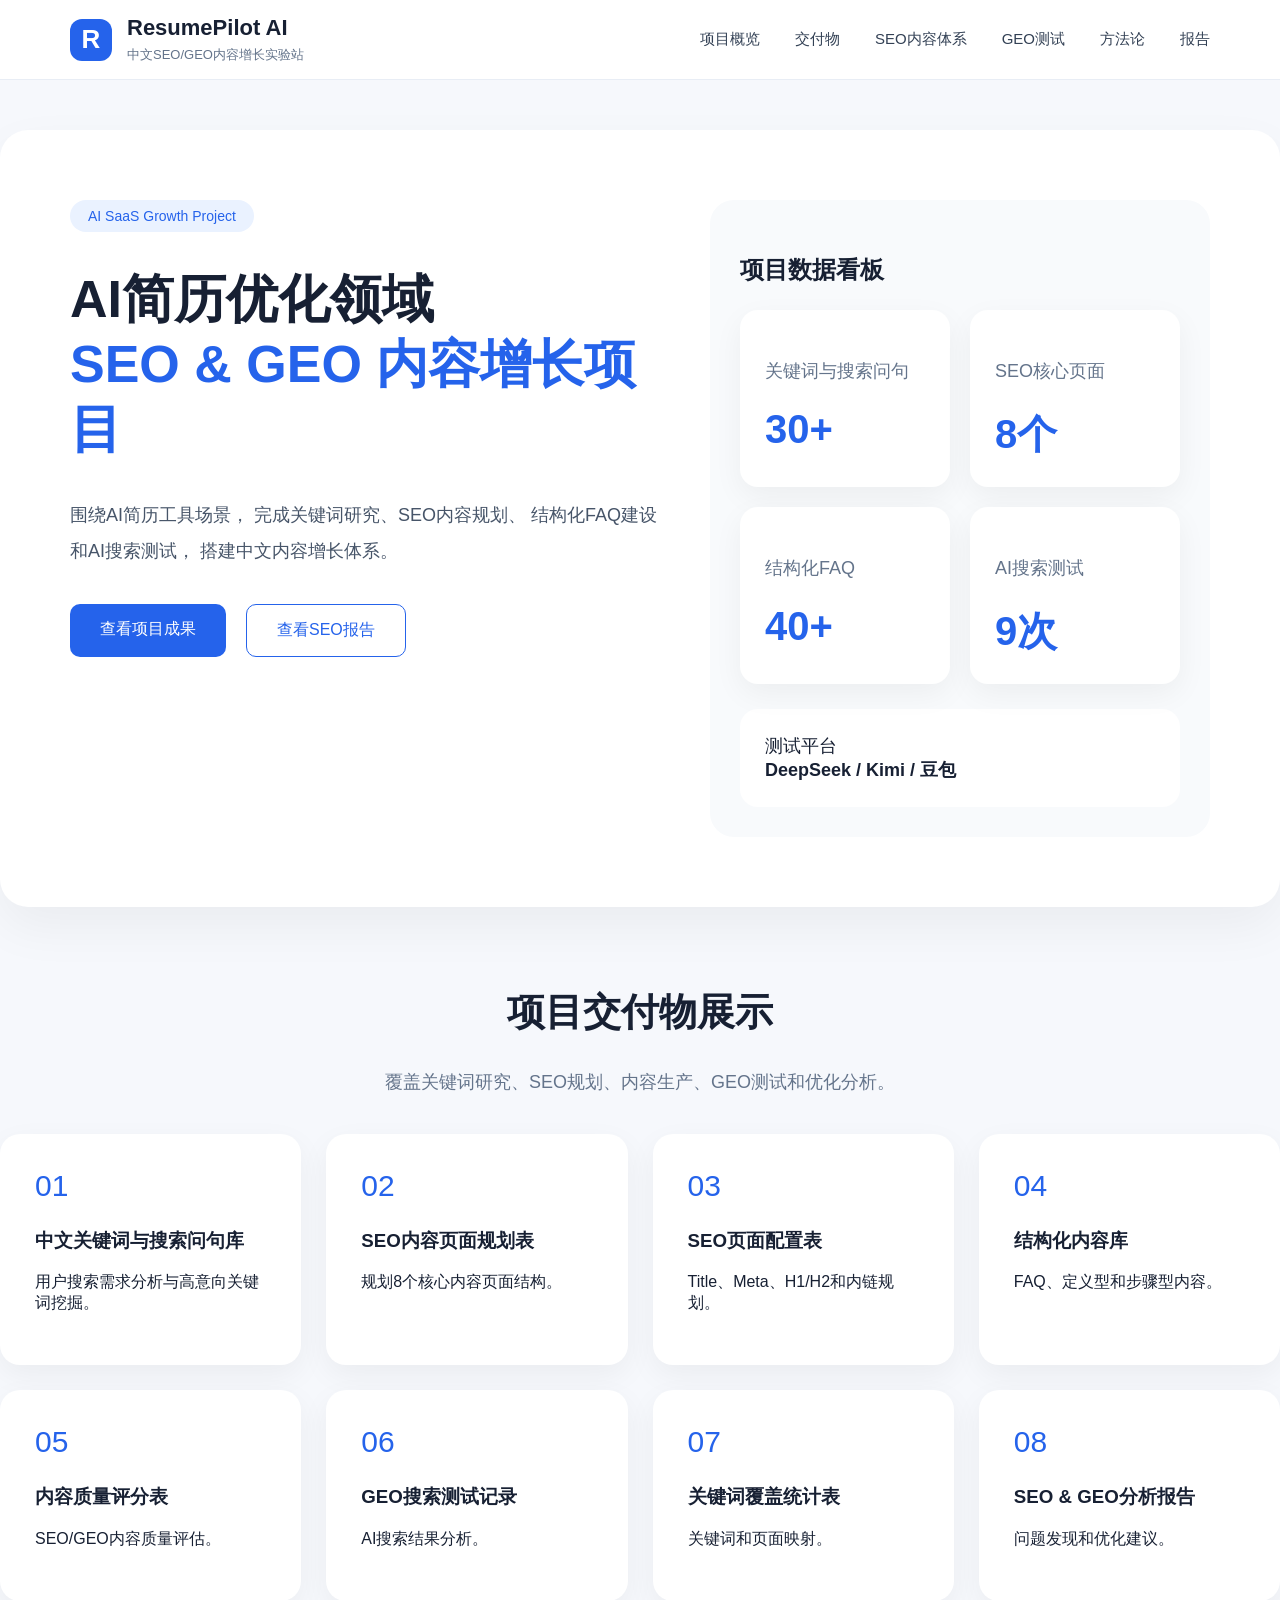
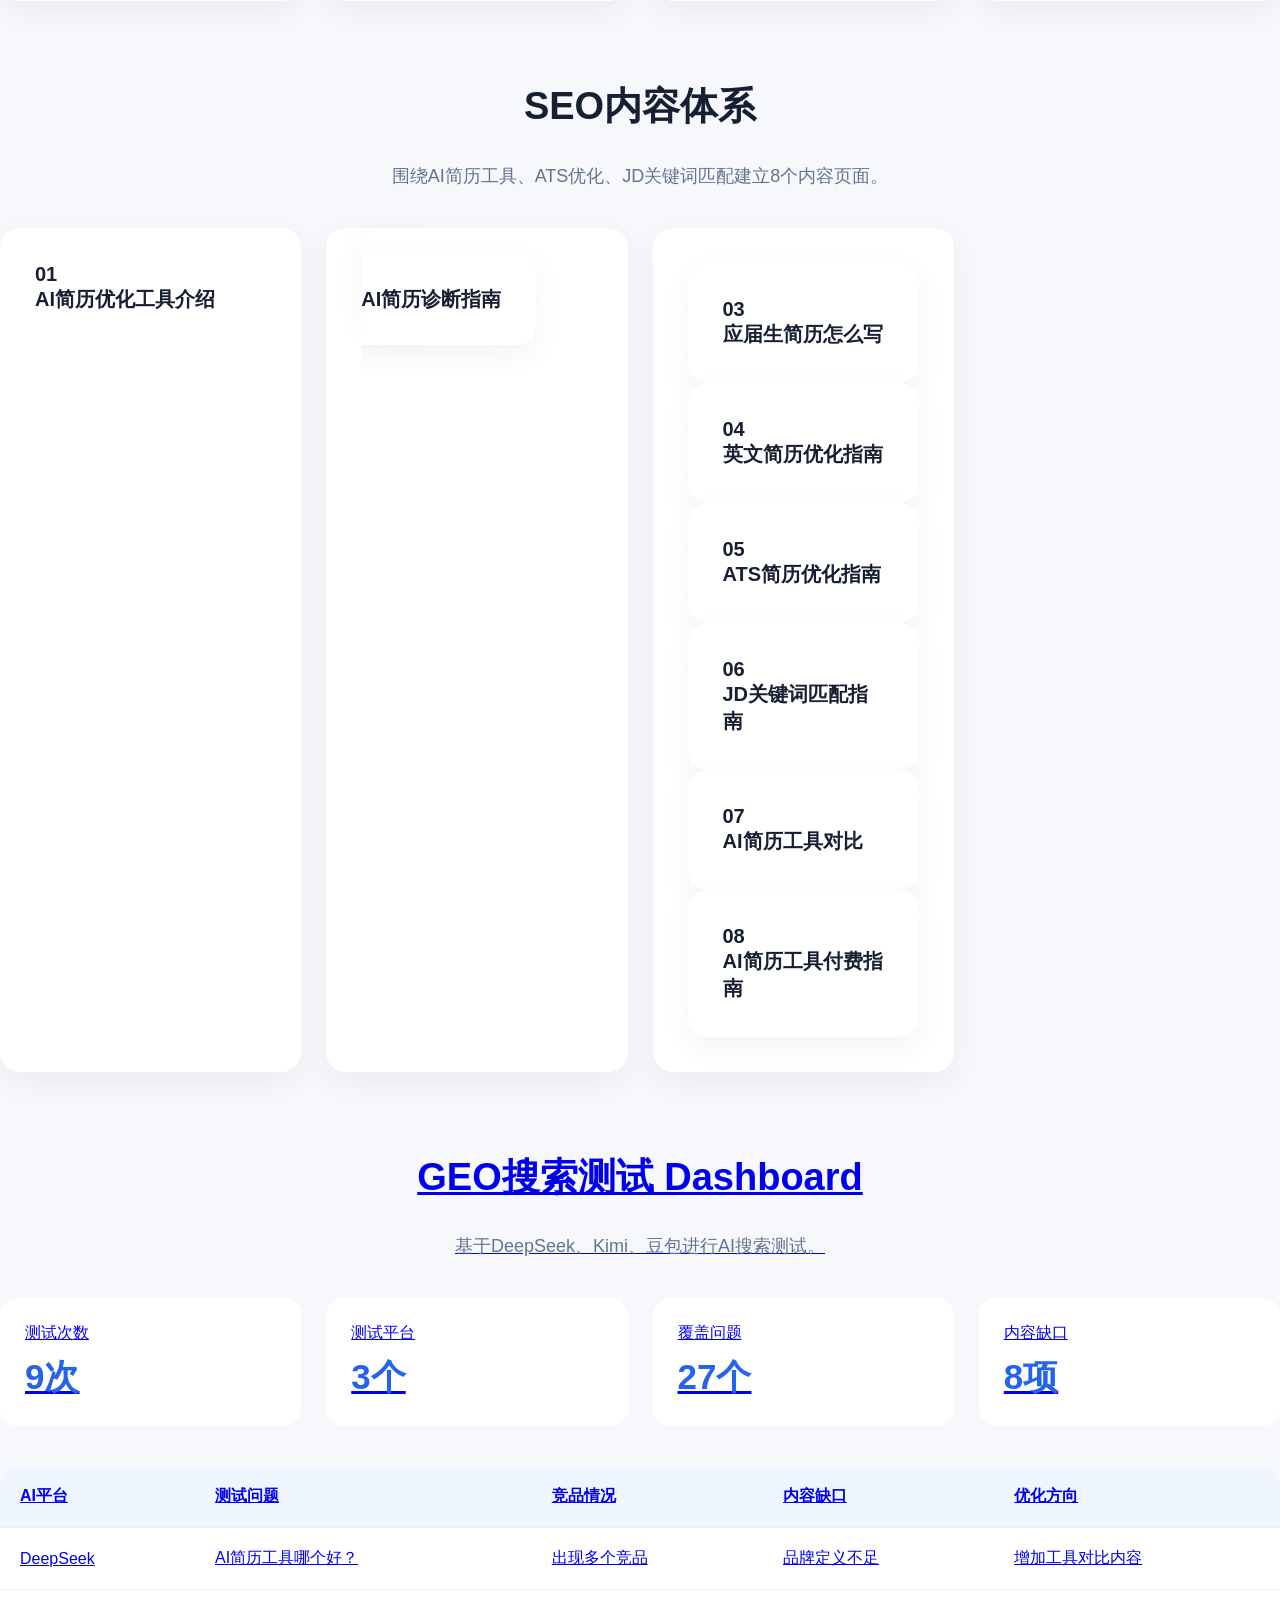
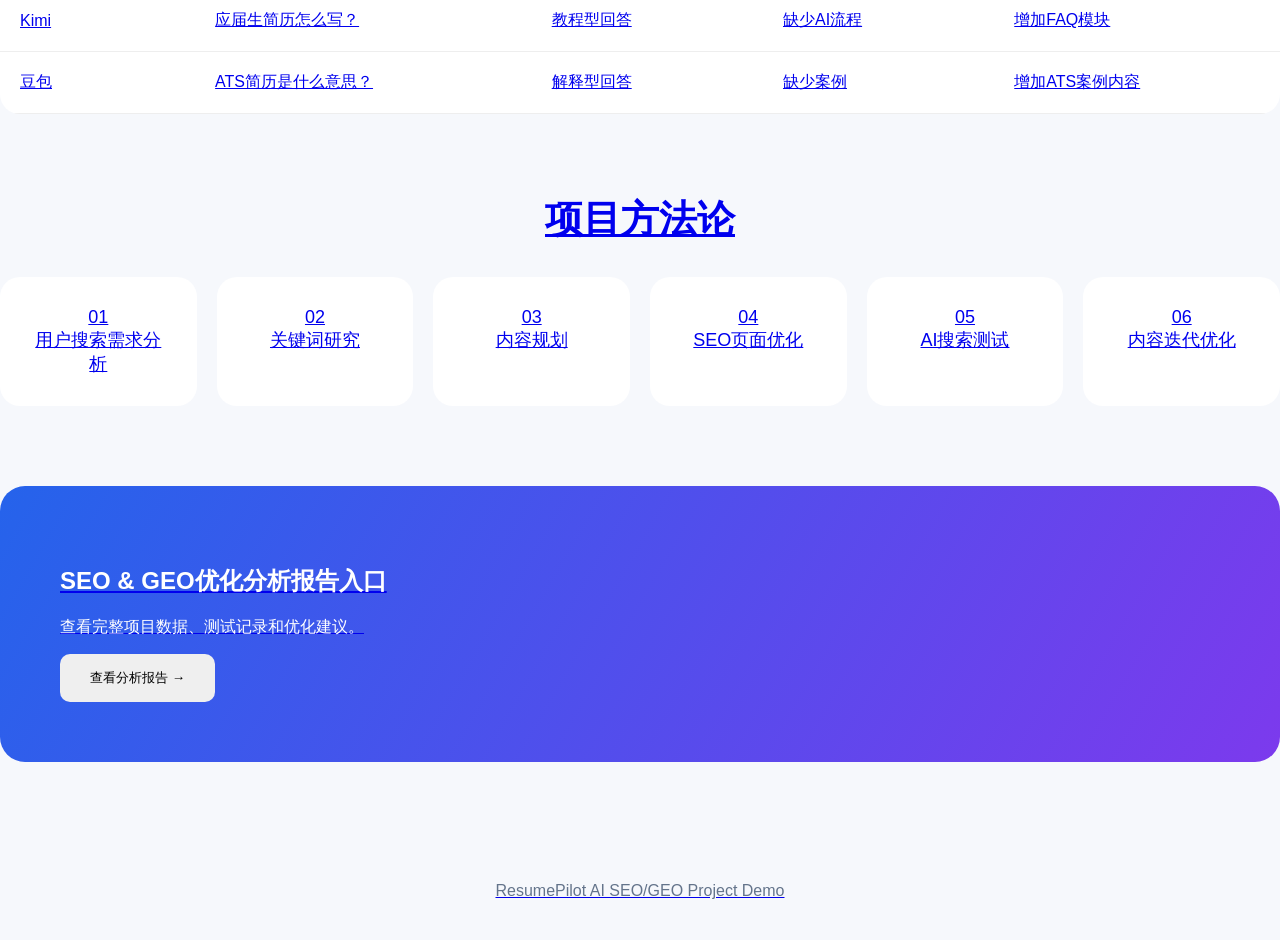
==== commit 63dbc355: "Add link to AI resume diagnosis page" ====
--- a/index.html
+++ b/index.html
@@ -479,6 +479,7 @@
 
 
 <div>
+  <a href="pages/ai-resume-diagnosis.html">
 02
 <br>
 AI简历诊断指南
--- a/assets/style.css
+++ b/assets/style.css
@@ -1,99 +1,118 @@
 *{
-    box-sizing:border-box;
+box-sizing:border-box;
 }
 
 
 body{
 
-    margin:0;
-
-    font-family:
-    "Microsoft YaHei",
-    Arial,
-    sans-serif;
-
-    background:#f6f8fc;
-
-    color:#172033;
-
-}
-
-
-
-.site-header{
-
-    height:80px;
-
-    display:flex;
-
-    justify-content:space-between;
-
-    align-items:center;
-
-    padding:0 70px;
-
-    background:white;
-
-    border-bottom:1px solid #edf0f5;
-
-}
-
-
-
-.brand{
-
-    display:flex;
-
-    align-items:center;
-
-    gap:14px;
-
-}
-
-
-
-.brand-mark{
-
-    width:42px;
-
-    height:42px;
-
-    border-radius:12px;
-
-    background:#2563eb;
-
-    color:white;
-
-    display:flex;
-
-    justify-content:center;
-
-    align-items:center;
-
-    font-size:24px;
-
-    font-weight:bold;
-
-}
-
-
-
-.brand h1{
-
-    margin:0;
-
-    font-size:22px;
-
-}
-
-
-.brand p{
-
-    margin:4px 0;
-
-    color:#64748b;
-
-    font-size:13px;
+margin:0;
+
+font-family:
+"Microsoft YaHei",
+Arial,
+sans-serif;
+
+background:#f6f8fc;
+
+color:#172033;
+
+}
+
+
+
+/* 顶部导航 */
+
+.navbar{
+
+height:80px;
+
+background:white;
+
+display:flex;
+
+align-items:center;
+
+justify-content:space-between;
+
+padding:0 70px;
+
+border-bottom:1px solid #e8edf5;
+
+position:sticky;
+
+top:0;
+
+z-index:10;
+
+}
+
+
+
+.logo-area{
+
+display:flex;
+
+align-items:center;
+
+gap:15px;
+
+}
+
+
+
+.logo-icon{
+
+width:42px;
+
+height:42px;
+
+background:#2563eb;
+
+color:white;
+
+font-size:26px;
+
+font-weight:bold;
+
+display:flex;
+
+align-items:center;
+
+justify-content:center;
+
+border-radius:12px;
+
+}
+
+
+
+.logo-area h1{
+
+margin:0;
+
+font-size:22px;
+
+}
+
+
+
+.logo-area p{
+
+margin:5px 0 0;
+
+font-size:13px;
+
+color:#64748b;
+
+}
+
+
+
+nav{
+
+display:flex;
+
+gap:35px;
 
 }
 
@@ -101,323 +120,412 @@
 
 nav a{
 
-    margin-left:35px;
-
-    text-decoration:none;
-
-    color:#334155;
-
-    font-size:15px;
-
-}
-
-
-
-nav a:hover{
-
-    color:#2563eb;
-
-}
-
-
-
-
-.hero-section{
-
-    max-width:1400px;
-
-    margin:40px auto;
-
-    padding:70px;
-
-    display:grid;
-
-    grid-template-columns:1fr 520px;
-
-    gap:50px;
-
-
-    background:
-    linear-gradient(
-    135deg,
-    #ffffff,
-    #eef5ff
-    );
-
-    border-radius:30px;
-
-}
+text-decoration:none;
+
+color:#334155;
+
+font-size:15px;
+
+}
+
+
+
+
+
+/* Hero */
+
+
+.hero{
+
+max-width:1400px;
+
+margin:50px auto;
+
+background:white;
+
+border-radius:28px;
+
+padding:70px;
+
+display:grid;
+
+grid-template-columns:1fr 500px;
+
+gap:50px;
+
+box-shadow:
+0 20px 50px rgba(0,0,0,.05);
+
+}
+
 
 
 
 .tag{
 
-    display:inline-block;
-
-    padding:8px 18px;
-
-    border-radius:30px;
-
-    background:#e7efff;
-
-    color:#2563eb;
-
-    font-size:14px;
-
-}
-
-
-
-.hero-left h2{
-
-    font-size:52px;
-
-    line-height:1.25;
-
-    margin:35px 0;
-
-}
-
-
-
-.hero-left h2 strong{
-
-    color:#2563eb;
-
-}
-
-
-
-.hero-left p{
-
-    font-size:18px;
-
-    line-height:2;
-
-    color:#475569;
-
-}
-
-
-
-.hero-actions{
-
-    margin-top:40px;
-
-}
-
-
-
-.primary-btn,
-.secondary-btn{
-
-    display:inline-block;
-
-    padding:16px 32px;
-
-    border-radius:12px;
-
-    text-decoration:none;
-
-    margin-right:15px;
-
-}
-
-
-
-.primary-btn{
-
-    background:#2563eb;
-
-    color:white;
-
-}
-
-
-
-.secondary-btn{
-
-    border:1px solid #2563eb;
-
-    color:#2563eb;
-
-}
-
-
-
-
-.hero-dashboard{
-
-    background:white;
-
-    padding:30px;
-
-    border-radius:24px;
-
-    box-shadow:
-    0 20px 50px rgba(0,0,0,.08);
-
-}
-
-
-
-.metric-grid{
-
-    display:grid;
-
-    grid-template-columns:1fr 1fr;
-
-    gap:20px;
-
-}
-
-
-
-.metric-card{
-
-    background:#f8fafc;
-
-    padding:25px;
-
-    border-radius:18px;
-
-}
-
-
-
-.metric-card span{
-
-    color:#64748b;
-
-}
-
-
-
-.metric-card strong{
-
-    display:block;
-
-    margin-top:15px;
-
-    color:#2563eb;
-
-    font-size:32px;
-
-}
-
-
-
-.metric-card.wide{
-
-    grid-column:span 2;
-
-}
-
-
-
-.panel-section{
-
-    max-width:1400px;
-
-    margin:50px auto;
-
-}
-
-
-
-.section-title{
-
-    text-align:center;
-
-    margin-bottom:35px;
-
-}
-
-
-
-.section-title h2{
-
-    font-size:32px;
-
-}
-
-
-
-.section-title p{
-
-    color:#64748b;
-
-}
-
-
-
-.deliverable-grid,
+display:inline-block;
+
+background:#eaf2ff;
+
+color:#2563eb;
+
+padding:8px 18px;
+
+border-radius:30px;
+
+font-size:14px;
+
+}
+
+
+
+.hero h2{
+
+font-size:52px;
+
+line-height:1.25;
+
+margin:35px 0;
+
+}
+
+
+
+.hero h2 span{
+
+color:#2563eb;
+
+}
+
+
+
+.hero p{
+
+font-size:18px;
+
+line-height:2;
+
+color:#475569;
+
+}
+
+
+
+.buttons{
+
+display:flex;
+
+gap:20px;
+
+margin-top:35px;
+
+}
+
+
+
+.primary,
+.secondary{
+
+padding:15px 30px;
+
+border-radius:10px;
+
+text-decoration:none;
+
+cursor:pointer;
+
+}
+
+
+
+.primary{
+
+background:#2563eb;
+
+color:white;
+
+}
+
+
+
+.secondary{
+
+border:1px solid #2563eb;
+
+color:#2563eb;
+
+}
+
+
+
+
+
+/* dashboard */
+
+
+.dashboard{
+
+background:#f8fafc;
+
+border-radius:24px;
+
+padding:30px;
+
+}
+
+
+
+.dashboard h3{
+
+font-size:24px;
+
+}
+
+
+
+.stats{
+
+display:grid;
+
+grid-template-columns:1fr 1fr;
+
+gap:20px;
+
+}
+
+
+
+.stat-card{
+
+background:white;
+
+padding:25px;
+
+border-radius:18px;
+
+box-shadow:
+0 10px 30px rgba(0,0,0,.05);
+
+}
+
+
+
+.stat-card p{
+
+color:#64748b;
+
+}
+
+
+
+.stat-card strong{
+
+font-size:40px;
+
+color:#2563eb;
+
+}
+
+
+
+.platform-card{
+
+margin-top:25px;
+
+background:white;
+
+padding:25px;
+
+border-radius:18px;
+
+font-size:18px;
+
+}
+
+
+
+
+
+
+
+
+/* 通用区域 */
+
+
+.section{
+
+max-width:1400px;
+
+margin:80px auto;
+
+}
+
+
+
+.section h2{
+
+text-align:center;
+
+font-size:38px;
+
+}
+
+
+
+.desc{
+
+text-align:center;
+
+color:#64748b;
+
+font-size:18px;
+
+margin-bottom:40px;
+
+}
+
+
+
+
+
+
+/* 交付物 */
+
+.grid{
+
+display:grid;
+
+grid-template-columns:
+repeat(4,1fr);
+
+gap:25px;
+
+}
+
+
+
+.box{
+
+background:white;
+
+border-radius:20px;
+
+padding:35px;
+
+min-height:180px;
+
+box-shadow:
+0 10px 30px rgba(0,0,0,.05);
+
+}
+
+
+
+.box span{
+
+font-size:30px;
+
+color:#2563eb;
+
+}
+
+
+
+.box h3{
+
+margin-top:25px;
+
+}
+
+
+
+
+
+
+
+/* 内容体系 */
+
+
 .content-grid{
 
-    display:grid;
-
-    grid-template-columns:repeat(4,1fr);
-
-    gap:25px;
-
-}
-
-
-
-.info-card,
-.content-card{
-
-    background:white;
-
-    padding:28px;
-
-    border-radius:20px;
-
-    border:1px solid #edf0f5;
-
-    transition:.3s;
-
-}
-
-
-
-.info-card:hover,
-.content-card:hover{
-
-    transform:translateY(-5px);
-
-}
-
-
-
-.info-card span,
-.content-card span{
-
-    color:#2563eb;
-
-    font-size:20px;
-
-}
-
-
-
-.content-card{
-
-    text-decoration:none;
-
-    color:#172033;
-
-}
-
-
-
-.geo-table-wrap{
-
-    background:white;
-
-    padding:30px;
-
-    border-radius:20px;
+display:grid;
+
+grid-template-columns:
+repeat(4,1fr);
+
+gap:25px;
+
+}
+
+
+
+.content-grid div,
+.content-grid a{
+
+background:white;
+
+padding:35px;
+
+border-radius:20px;
+
+text-decoration:none;
+
+color:#172033;
+
+font-size:20px;
+
+font-weight:bold;
+
+box-shadow:
+0 10px 30px rgba(0,0,0,.05);
+
+}
+
+
+
+
+
+
+
+/* GEO */
+
+
+.geo-number{
+
+display:grid;
+
+grid-template-columns:
+repeat(4,1fr);
+
+gap:25px;
+
+margin-bottom:40px;
+
+}
+
+
+
+.geo-number div{
+
+background:white;
+
+padding:25px;
+
+border-radius:18px;
+
+}
+
+
+
+.geo-number b{
+
+display:block;
+
+font-size:35px;
+
+color:#2563eb;
+
+margin-top:10px;
 
 }
 
@@ -425,9 +533,15 @@
 
 table{
 
-    width:100%;
-
-    border-collapse:collapse;
+width:100%;
+
+background:white;
+
+border-collapse:collapse;
+
+border-radius:20px;
+
+overflow:hidden;
 
 }
 
@@ -435,142 +549,136 @@
 
 th{
 
-    background:#f1f5f9;
-
-}
-
-
-
-td,th{
-
-    padding:18px;
-
-    border-bottom:1px solid #e5e7eb;
-
-    text-align:left;
-
-}
-
-
-
-
-.process-line{
-
-    display:grid;
-
-    grid-template-columns:repeat(6,1fr);
-
-    gap:20px;
-
-}
-
-
-
-.process-line div{
-
-    background:white;
-
-    padding:25px;
-
-    border-radius:18px;
-
-}
-
-
-
-.process-line span{
-
-    color:#2563eb;
-
-    font-size:24px;
-
-}
-
-
-
-
-.report-banner{
-
-    max-width:1400px;
-
-    margin:50px auto;
-
-    padding:45px;
-
-    border-radius:25px;
-
-    background:
-    linear-gradient(
-    90deg,
-    #2563eb,
-    #7c3aed
-    );
-
-    color:white;
-
-    display:flex;
-
-    justify-content:space-between;
-
-    align-items:center;
-
-}
-
-
-
-.report-btn{
-
-    background:white;
-
-    color:#2563eb;
-
-    padding:15px 30px;
-
-    border-radius:12px;
-
-    text-decoration:none;
-
-}
+background:#eff6ff;
+
+}
+
+
+
+th,td{
+
+padding:20px;
+
+border-bottom:1px solid #eee;
+
+text-align:left;
+
+}
+
+
+
+
+
+
+
+/* 方法论 */
+
+
+.process{
+
+display:grid;
+
+grid-template-columns:
+repeat(6,1fr);
+
+gap:20px;
+
+}
+
+
+
+.process div{
+
+background:white;
+
+padding:30px;
+
+border-radius:20px;
+
+text-align:center;
+
+font-size:18px;
+
+}
+
+
+
+
+
+/* 报告 */
+
+
+.report{
+
+max-width:1400px;
+
+margin:80px auto;
+
+background:
+linear-gradient(120deg,#2563eb,#7c3aed);
+
+color:white;
+
+padding:60px;
+
+border-radius:25px;
+
+}
+
+
+
+.report button{
+
+padding:15px 30px;
+
+border-radius:10px;
+
+border:none;
+
+}
+
 
 
 
 
 footer{
 
-    padding:40px 70px;
-
-    background:white;
-
-    display:flex;
-
-    justify-content:space-between;
-
-}
-
-
-
-
-@media(max-width:1000px){
-
-.hero-section{
+text-align:center;
+
+padding:40px;
+
+color:#64748b;
+
+}
+
+
+
+
+
+
+@media(max-width:900px){
+
+.hero{
 
 grid-template-columns:1fr;
 
-}
-
-
-.deliverable-grid,
+padding:30px;
+
+}
+
+
+.grid,
 .content-grid{
 
-grid-template-columns:1fr 1fr;
-
-}
-
-
-.process-line{
-
-grid-template-columns:1fr 1fr;
-
-}
-
-}
+grid-template-columns:1fr;
+
+}
+
+
+nav{
+
+display:none;
+
+}
+
+}
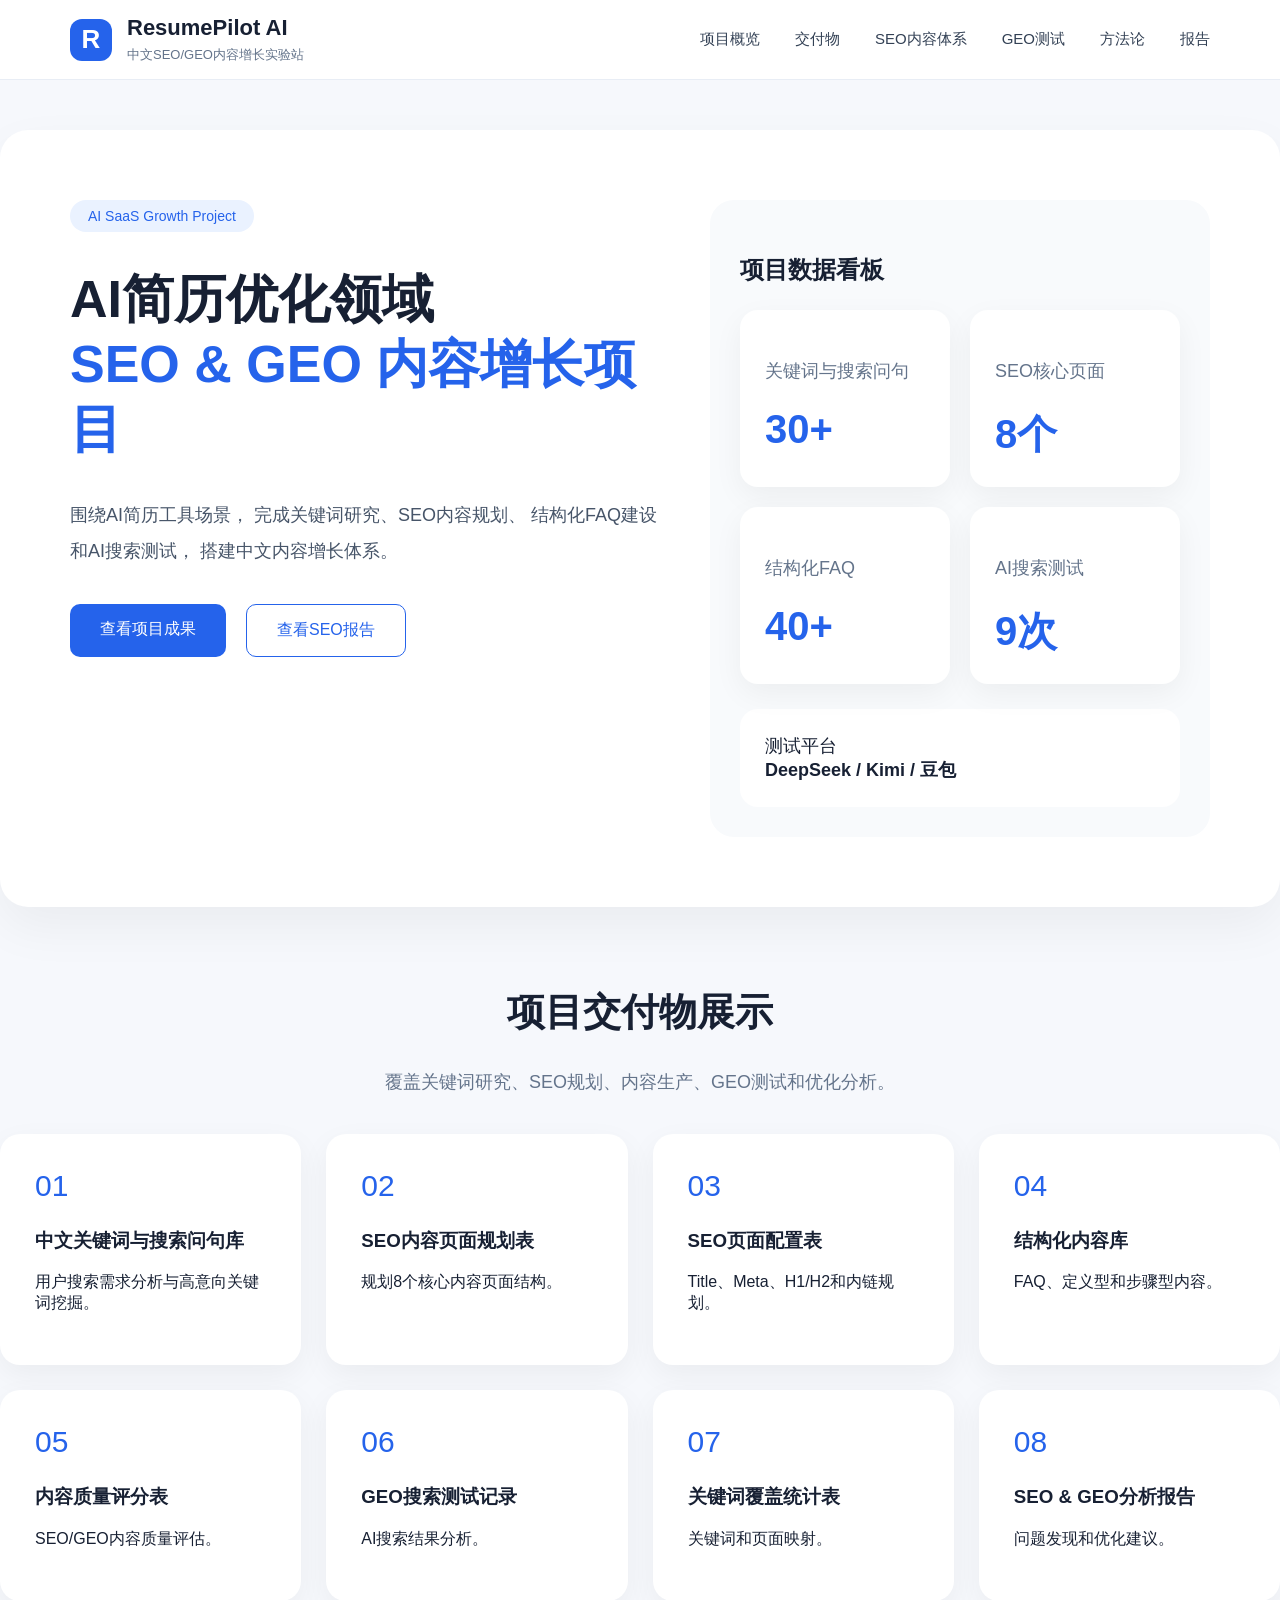
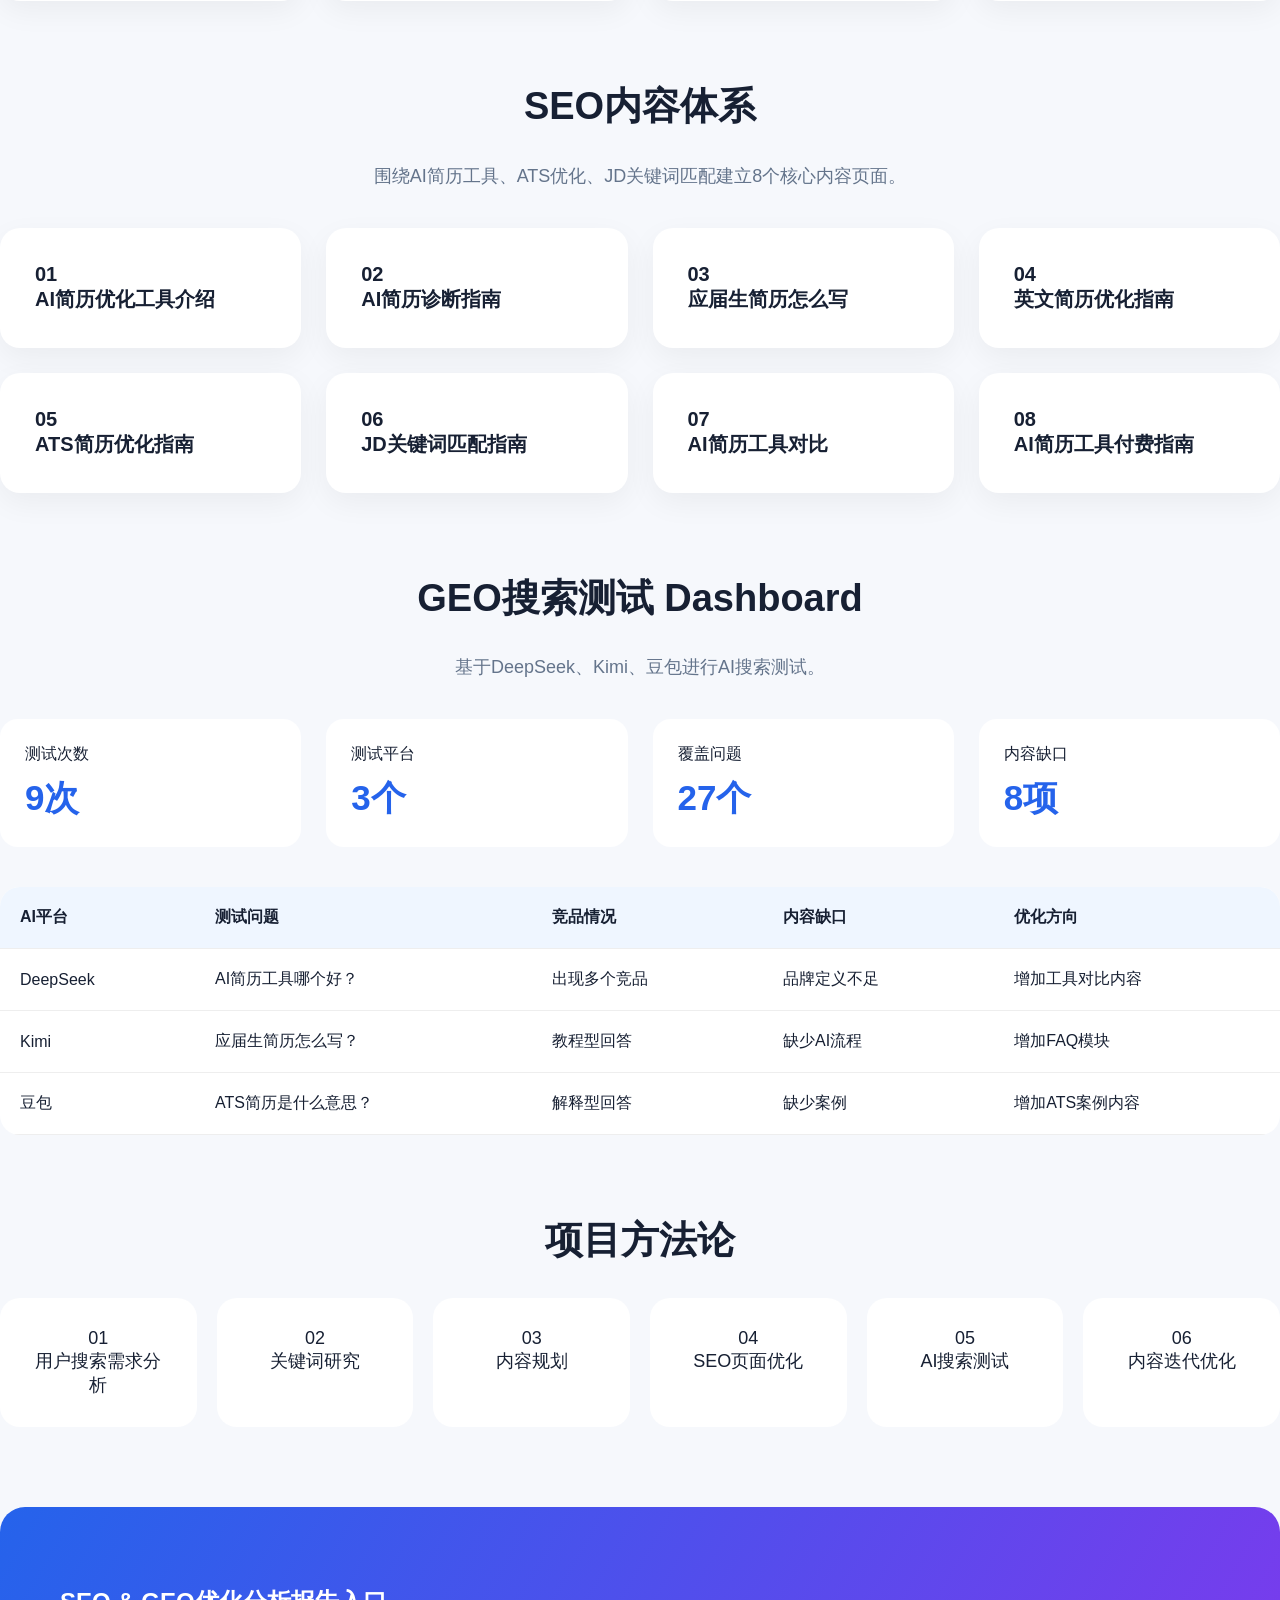
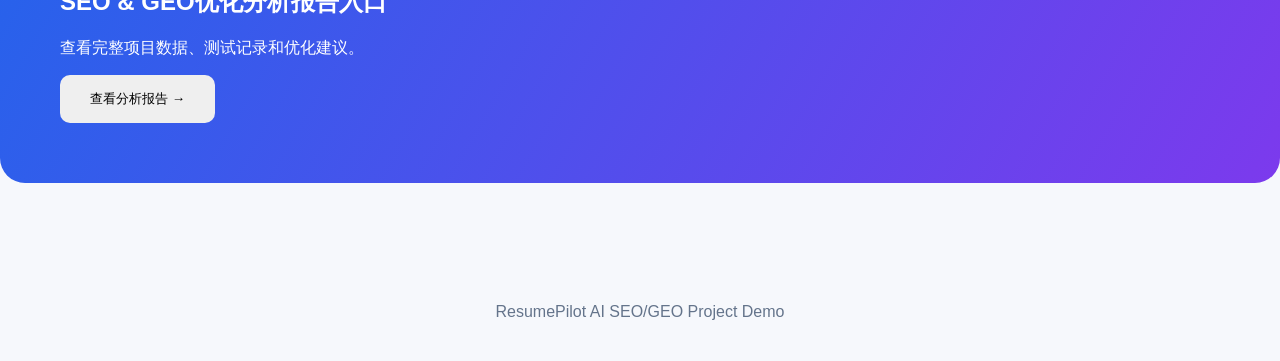
==== commit cd5b21e5: "Update index.html" ====
--- a/index.html
+++ b/index.html
@@ -6,6 +6,7 @@
 <meta charset="UTF-8">
 
 <meta name="viewport" content="width=device-width, initial-scale=1.0">
+
 
 <title>
 ResumePilot AI | SEO & GEO 内容增长项目
@@ -26,10 +27,12 @@
 <body>
 
 
+
 <header class="navbar">
 
 
 <div class="logo-area">
+
 
 <div class="logo-icon">
 R
@@ -42,6 +45,7 @@
 ResumePilot AI
 </h1>
 
+
 <p>
 中文SEO/GEO内容增长实验站
 </p>
@@ -49,7 +53,9 @@
 
 </div>
 
-</div>
+
+</div>
+
 
 
 
@@ -59,22 +65,27 @@
 项目概览
 </a>
 
+
 <a href="#deliverables">
 交付物
 </a>
 
+
 <a href="#content">
 SEO内容体系
 </a>
 
+
 <a href="#geo">
 GEO测试
 </a>
 
+
 <a href="#method">
 方法论
 </a>
 
+
 <a href="#report">
 报告
 </a>
@@ -83,17 +94,20 @@
 </nav>
 
 
-
 </header>
 
 
 
 
 
+
+
 <section class="hero" id="overview">
 
 
+
 <div class="hero-left">
+
 
 
 <div class="tag">
@@ -113,6 +127,7 @@
 </span>
 
 </h2>
+
 
 
 
@@ -127,23 +142,32 @@
 
 
 
+
 <div class="buttons">
 
+
 <a class="primary">
+
 查看项目成果
-</a>
+
+</a>
+
 
 
 <a class="secondary">
+
 查看SEO报告
-</a>
-
-
-</div>
-
-
-
-</div>
+
+</a>
+
+
+</div>
+
+
+
+</div>
+
+
 
 
 
@@ -157,6 +181,7 @@
 </h3>
 
 
+
 <div class="stats">
 
 
@@ -170,9 +195,7 @@
 30+
 </strong>
 
-
-</div>
-
+</div>
 
 
 
@@ -186,9 +209,7 @@
 8个
 </strong>
 
-
-</div>
-
+</div>
 
 
 
@@ -203,9 +224,7 @@
 40+
 </strong>
 
-
-</div>
-
+</div>
 
 
 
@@ -220,9 +239,7 @@
 9次
 </strong>
 
-
-</div>
-
+</div>
 
 
 
@@ -245,11 +262,12 @@
 </div>
 
 
-
 </div>
 
 
 </section>
+
+
 
 
 
@@ -266,15 +284,20 @@
 
 
 <p class="desc">
+
 覆盖关键词研究、SEO规划、内容生产、GEO测试和优化分析。
-</p>
+
+</p>
+
 
 
 
 <div class="grid">
 
 
+
 <div class="box">
+
 <span>
 01
 </span>
@@ -291,7 +314,6 @@
 
 
 
-
 <div class="box">
 
 <span>
@@ -310,8 +332,6 @@
 
 
 
-
-
 <div class="box">
 
 <span>
@@ -326,9 +346,7 @@
 Title、Meta、H1/H2和内链规划。
 </p>
 
-
-</div>
-
+</div>
 
 
 
@@ -347,10 +365,7 @@
 FAQ、定义型和步骤型内容。
 </p>
 
-
-</div>
-
-
+</div>
 
 
 
@@ -373,8 +388,6 @@
 
 
 
-
-
 <div class="box">
 
 <span>
@@ -389,9 +402,7 @@
 AI搜索结果分析。
 </p>
 
-
-</div>
-
+</div>
 
 
 
@@ -410,9 +421,7 @@
 关键词和页面映射。
 </p>
 
-
-</div>
-
+</div>
 
 
 
@@ -431,7 +440,6 @@
 问题发现和优化建议。
 </p>
 
-
 </div>
 
 
@@ -440,15 +448,6 @@
 
 
 </section>
-
-
-
-
-
-
-
-
-
 <section id="content" class="section">
 
 
@@ -459,7 +458,7 @@
 
 <p class="desc">
 
-围绕AI简历工具、ATS优化、JD关键词匹配建立8个内容页面。
+围绕AI简历工具、ATS优化、JD关键词匹配建立8个核心内容页面。
 
 </p>
 
@@ -468,70 +467,114 @@
 <div class="content-grid">
 
 
+
 <a href="pages/ai-resume-tool.html">
 
 01
-<br>
+
+<br>
+
 AI简历优化工具介绍
 
 </a>
 
 
 
-<div>
-  <a href="pages/ai-resume-diagnosis.html">
+
+<a href="pages/ai-resume-diagnosis.html">
+
 02
-<br>
+
+<br>
+
 AI简历诊断指南
-</div>
-
-
-
-<div>
+
+</a>
+
+
+
+
+
+<a href="pages/fresh-graduate-resume.html">
+
 03
-<br>
+
+<br>
+
 应届生简历怎么写
-</div>
-
-
-
-<div>
+
+</a>
+
+
+
+
+
+<a href="pages/english-resume-guide.html">
+
 04
-<br>
+
+<br>
+
 英文简历优化指南
-</div>
-
-
-
-<div>
+
+</a>
+
+
+
+
+
+<a href="pages/ats-resume-guide.html">
+
 05
-<br>
+
+<br>
+
 ATS简历优化指南
-</div>
-
-
-
-<div>
+
+</a>
+
+
+
+
+
+<a href="pages/jd-keyword-match.html">
+
 06
-<br>
+
+<br>
+
 JD关键词匹配指南
-</div>
-
-
-
-<div>
+
+</a>
+
+
+
+
+
+<a href="pages/ai-resume-comparison.html">
+
 07
-<br>
+
+<br>
+
 AI简历工具对比
-</div>
-
-
-
-<div>
+
+</a>
+
+
+
+
+
+<a href="pages/ai-resume-price-guide.html">
+
 08
-<br>
+
+<br>
+
 AI简历工具付费指南
-</div>
+
+</a>
+
 
 
 
@@ -547,15 +590,17 @@
 
 
 
-
 <section id="geo" class="section">
 
 
 <h2>
+
 GEO搜索测试 Dashboard
+
 </h2>
 
 
+
 <p class="desc">
 
 基于DeepSeek、Kimi、豆包进行AI搜索测试。
@@ -566,6 +611,7 @@
 
 
 <div class="geo-number">
+
 
 
 <div>
@@ -580,6 +626,7 @@
 
 
 
+
 <div>
 
 测试平台
@@ -592,6 +639,7 @@
 
 
 
+
 <div>
 
 覆盖问题
@@ -604,6 +652,7 @@
 
 
 
+
 <div>
 
 内容缺口
@@ -623,6 +672,7 @@
 
 
 
+
 <table>
 
 
@@ -632,44 +682,54 @@
 AI平台
 </th>
 
+
 <th>
 测试问题
 </th>
 
+
 <th>
 竞品情况
 </th>
 
+
 <th>
 内容缺口
 </th>
 
+
 <th>
 优化方向
 </th>
 
+
 </tr>
 
 
 
+
 <tr>
 
 <td>
 DeepSeek
 </td>
 
+
 <td>
 AI简历工具哪个好？
 </td>
 
+
 <td>
 出现多个竞品
 </td>
 
+
 <td>
 品牌定义不足
 </td>
 
+
 <td>
 增加工具对比内容
 </td>
@@ -680,24 +740,29 @@
 
 
 
+
 <tr>
 
 <td>
 Kimi
 </td>
 
+
 <td>
 应届生简历怎么写？
 </td>
 
+
 <td>
 教程型回答
 </td>
 
+
 <td>
 缺少AI流程
 </td>
 
+
 <td>
 增加FAQ模块
 </td>
@@ -709,24 +774,29 @@
 
 
 
+
 <tr>
 
 <td>
 豆包
 </td>
 
+
 <td>
 ATS简历是什么意思？
 </td>
 
+
 <td>
 解释型回答
 </td>
 
+
 <td>
 缺少案例
 </td>
 
+
 <td>
 增加ATS案例内容
 </td>
@@ -739,6 +809,7 @@
 </table>
 
 
+
 </section>
 
 
@@ -747,60 +818,101 @@
 
 
 
+
+
 <section id="method" class="section">
 
 
 <h2>
+
 项目方法论
+
 </h2>
 
 
+
+
 <div class="process">
 
 
 <div>
+
 01
-<br>
+
+<br>
+
 用户搜索需求分析
-</div>
-
-
-<div>
+
+</div>
+
+
+
+<div>
+
 02
-<br>
+
+<br>
+
 关键词研究
-</div>
-
-
-<div>
+
+</div>
+
+
+
+
+<div>
+
 03
-<br>
+
+<br>
+
 内容规划
-</div>
-
-
-<div>
+
+</div>
+
+
+
+
+<div>
+
 04
-<br>
+
+<br>
+
 SEO页面优化
-</div>
-
-
-<div>
+
+</div>
+
+
+
+
+<div>
+
 05
-<br>
+
+<br>
+
 AI搜索测试
-</div>
-
-
-<div>
+
+</div>
+
+
+
+
+<div>
+
 06
-<br>
+
+<br>
+
 内容迭代优化
-</div>
-
-
-</div>
+
+</div>
+
+
+
+</div>
+
 
 
 </section>
@@ -812,25 +924,36 @@
 
 
 
+
 <section id="report" class="report">
 
 
 <h2>
+
 SEO & GEO优化分析报告入口
+
 </h2>
 
 
-<p>
+
+
+<p>
+
 查看完整项目数据、测试记录和优化建议。
-</p>
+
+</p>
+
 
 
 
 <button>
+
 查看分析报告 →
+
 </button>
 
 
+
 </section>
 
 
@@ -838,6 +961,8 @@
 
 
 
+
+
 <footer>
 
 ResumePilot AI SEO/GEO Project Demo
@@ -847,6 +972,7 @@
 
 
 
+
 </body>
 
 </html>
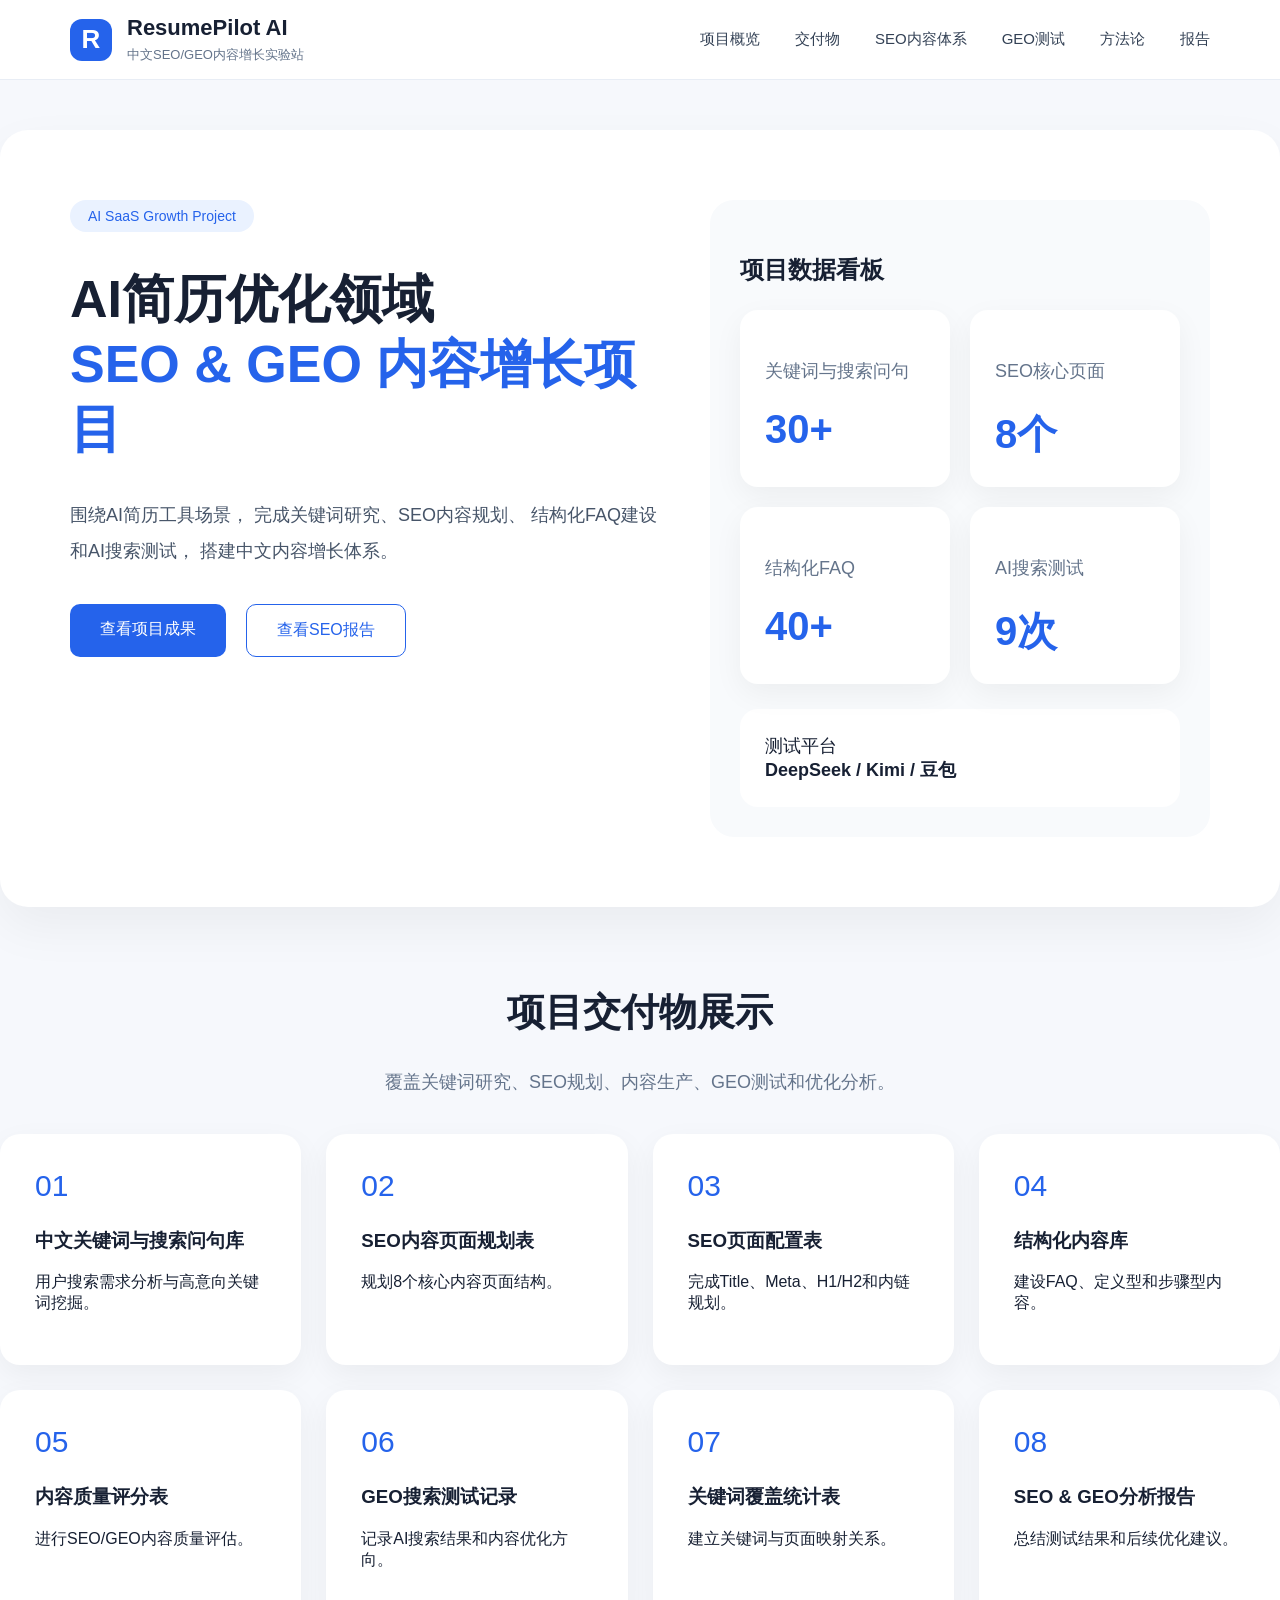
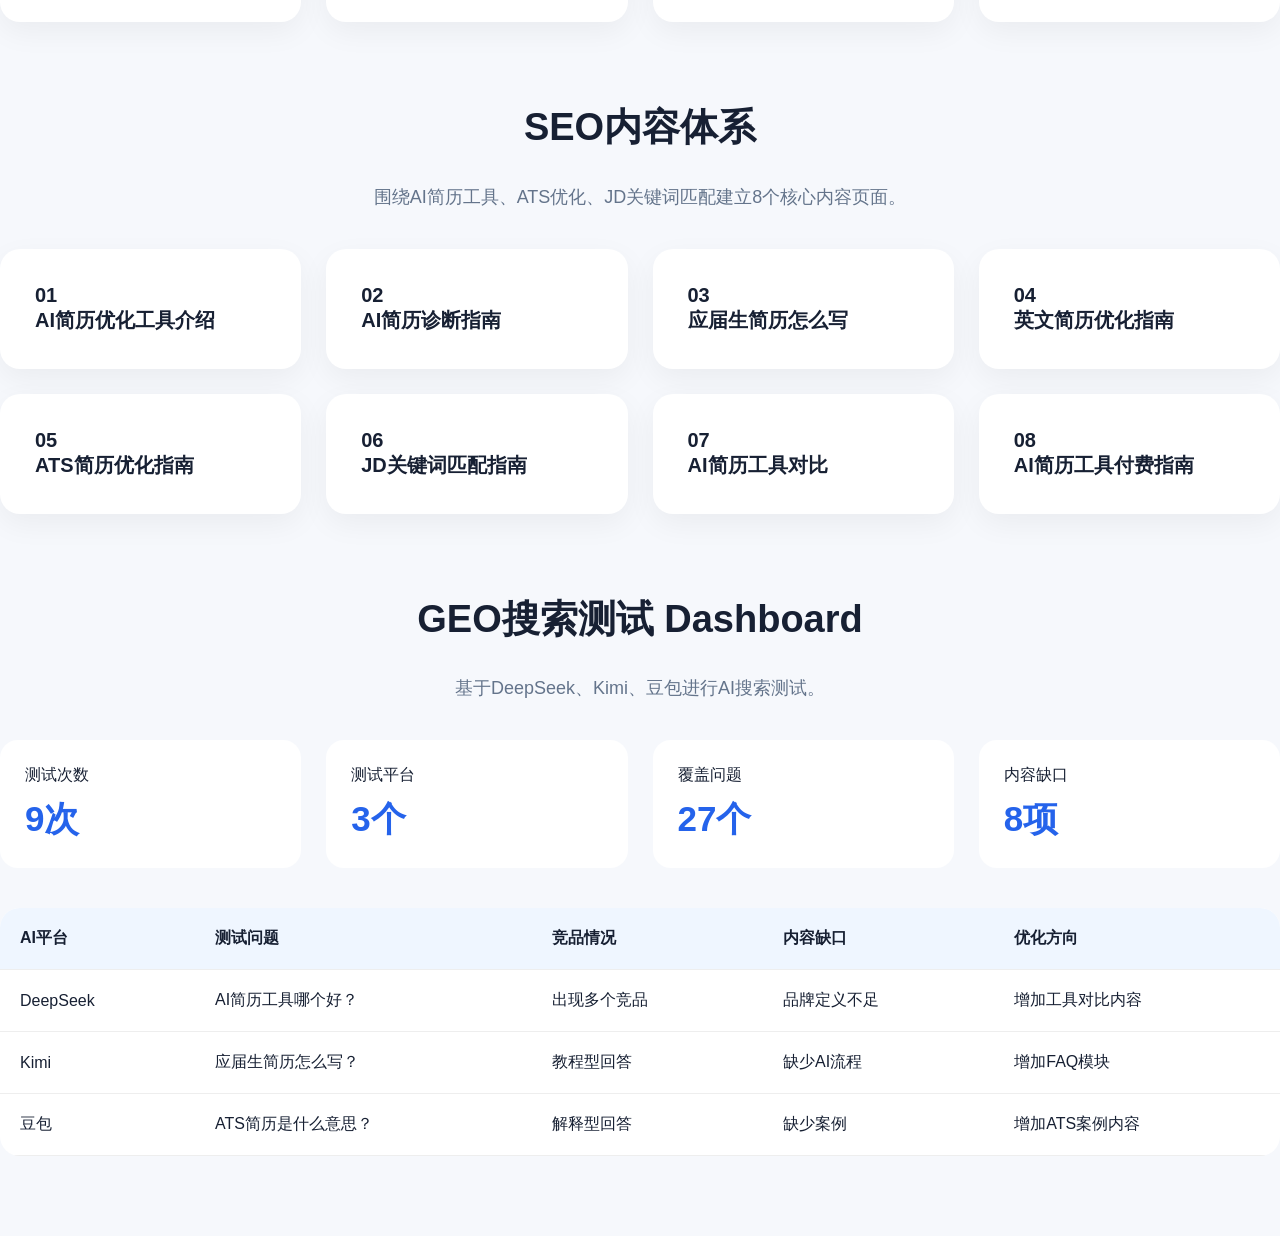
==== commit 515a0355: "Update index.html" ====
--- a/index.html
+++ b/index.html
@@ -59,6 +59,7 @@
 
 
 
+
 <nav>
 
 <a href="#overview">
@@ -127,6 +128,7 @@
 </span>
 
 </h2>
+
 
 
 
@@ -143,10 +145,11 @@
 
 
 
+
 <div class="buttons">
 
 
-<a class="primary">
+<a class="primary" href="#deliverables">
 
 查看项目成果
 
@@ -154,7 +157,7 @@
 
 
 
-<a class="secondary">
+<a class="secondary" href="report/ResumePilot_AI_SEO_GEO_项目分析报告.pdf">
 
 查看SEO报告
 
@@ -166,6 +169,8 @@
 
 
 </div>
+
+
 
 
 
@@ -182,6 +187,8 @@
 
 
 
+
+
 <div class="stats">
 
 
@@ -199,6 +206,8 @@
 
 
 
+
+
 <div class="stat-card">
 
 <p>
@@ -214,6 +223,7 @@
 
 
 
+
 <div class="stat-card">
 
 <p>
@@ -229,6 +239,7 @@
 
 
 
+
 <div class="stat-card">
 
 <p>
@@ -248,6 +259,7 @@
 
 
 
+
 <div class="platform-card">
 
 测试平台
@@ -266,15 +278,6 @@
 
 
 </section>
-
-
-
-
-
-
-
-
-
 <section id="deliverables" class="section">
 
 
@@ -314,6 +317,8 @@
 
 
 
+
+
 <div class="box">
 
 <span>
@@ -332,6 +337,8 @@
 
 
 
+
+
 <div class="box">
 
 <span>
@@ -343,10 +350,11 @@
 </h3>
 
 <p>
-Title、Meta、H1/H2和内链规划。
-</p>
-
-</div>
+完成Title、Meta、H1/H2和内链规划。
+</p>
+
+</div>
+
 
 
 
@@ -362,10 +370,11 @@
 </h3>
 
 <p>
-FAQ、定义型和步骤型内容。
-</p>
-
-</div>
+建设FAQ、定义型和步骤型内容。
+</p>
+
+</div>
+
 
 
 
@@ -381,10 +390,12 @@
 </h3>
 
 <p>
-SEO/GEO内容质量评估。
-</p>
-
-</div>
+进行SEO/GEO内容质量评估。
+</p>
+
+</div>
+
+
 
 
 
@@ -399,10 +410,11 @@
 </h3>
 
 <p>
-AI搜索结果分析。
-</p>
-
-</div>
+记录AI搜索结果和内容优化方向。
+</p>
+
+</div>
+
 
 
 
@@ -418,10 +430,11 @@
 </h3>
 
 <p>
-关键词和页面映射。
-</p>
-
-</div>
+建立关键词与页面映射关系。
+</p>
+
+</div>
+
 
 
 
@@ -437,10 +450,11 @@
 </h3>
 
 <p>
-问题发现和优化建议。
-</p>
-
-</div>
+总结测试结果和后续优化建议。
+</p>
+
+</div>
+
 
 
 
@@ -448,6 +462,15 @@
 
 
 </section>
+
+
+
+
+
+
+
+
+
 <section id="content" class="section">
 
 
@@ -464,6 +487,8 @@
 
 
 
+
+
 <div class="content-grid">
 
 
@@ -590,6 +615,7 @@
 
 
 
+
 <section id="geo" class="section">
 
 
@@ -601,11 +627,13 @@
 
 
 
+
 <p class="desc">
 
 基于DeepSeek、Kimi、豆包进行AI搜索测试。
 
 </p>
+
 
 
 
@@ -627,6 +655,7 @@
 
 
 
+
 <div>
 
 测试平台
@@ -640,6 +669,7 @@
 
 
 
+
 <div>
 
 覆盖问题
@@ -653,6 +683,7 @@
 
 
 
+
 <div>
 
 内容缺口
@@ -708,6 +739,7 @@
 
 
 
+
 <tr>
 
 <td>
@@ -741,6 +773,7 @@
 
 
 
+
 <tr>
 
 <td>
@@ -811,168 +844,3 @@
 
 
 </section>
-
-
-
-
-
-
-
-
-
-<section id="method" class="section">
-
-
-<h2>
-
-项目方法论
-
-</h2>
-
-
-
-
-<div class="process">
-
-
-<div>
-
-01
-
-<br>
-
-用户搜索需求分析
-
-</div>
-
-
-
-<div>
-
-02
-
-<br>
-
-关键词研究
-
-</div>
-
-
-
-
-<div>
-
-03
-
-<br>
-
-内容规划
-
-</div>
-
-
-
-
-<div>
-
-04
-
-<br>
-
-SEO页面优化
-
-</div>
-
-
-
-
-<div>
-
-05
-
-<br>
-
-AI搜索测试
-
-</div>
-
-
-
-
-<div>
-
-06
-
-<br>
-
-内容迭代优化
-
-</div>
-
-
-
-</div>
-
-
-
-</section>
-
-
-
-
-
-
-
-
-
-<section id="report" class="report">
-
-
-<h2>
-
-SEO & GEO优化分析报告入口
-
-</h2>
-
-
-
-
-<p>
-
-查看完整项目数据、测试记录和优化建议。
-
-</p>
-
-
-
-
-<button>
-
-查看分析报告 →
-
-</button>
-
-
-
-</section>
-
-
-
-
-
-
-
-
-<footer>
-
-ResumePilot AI SEO/GEO Project Demo
-
-</footer>
-
-
-
-
-
-</body>
-
-</html>
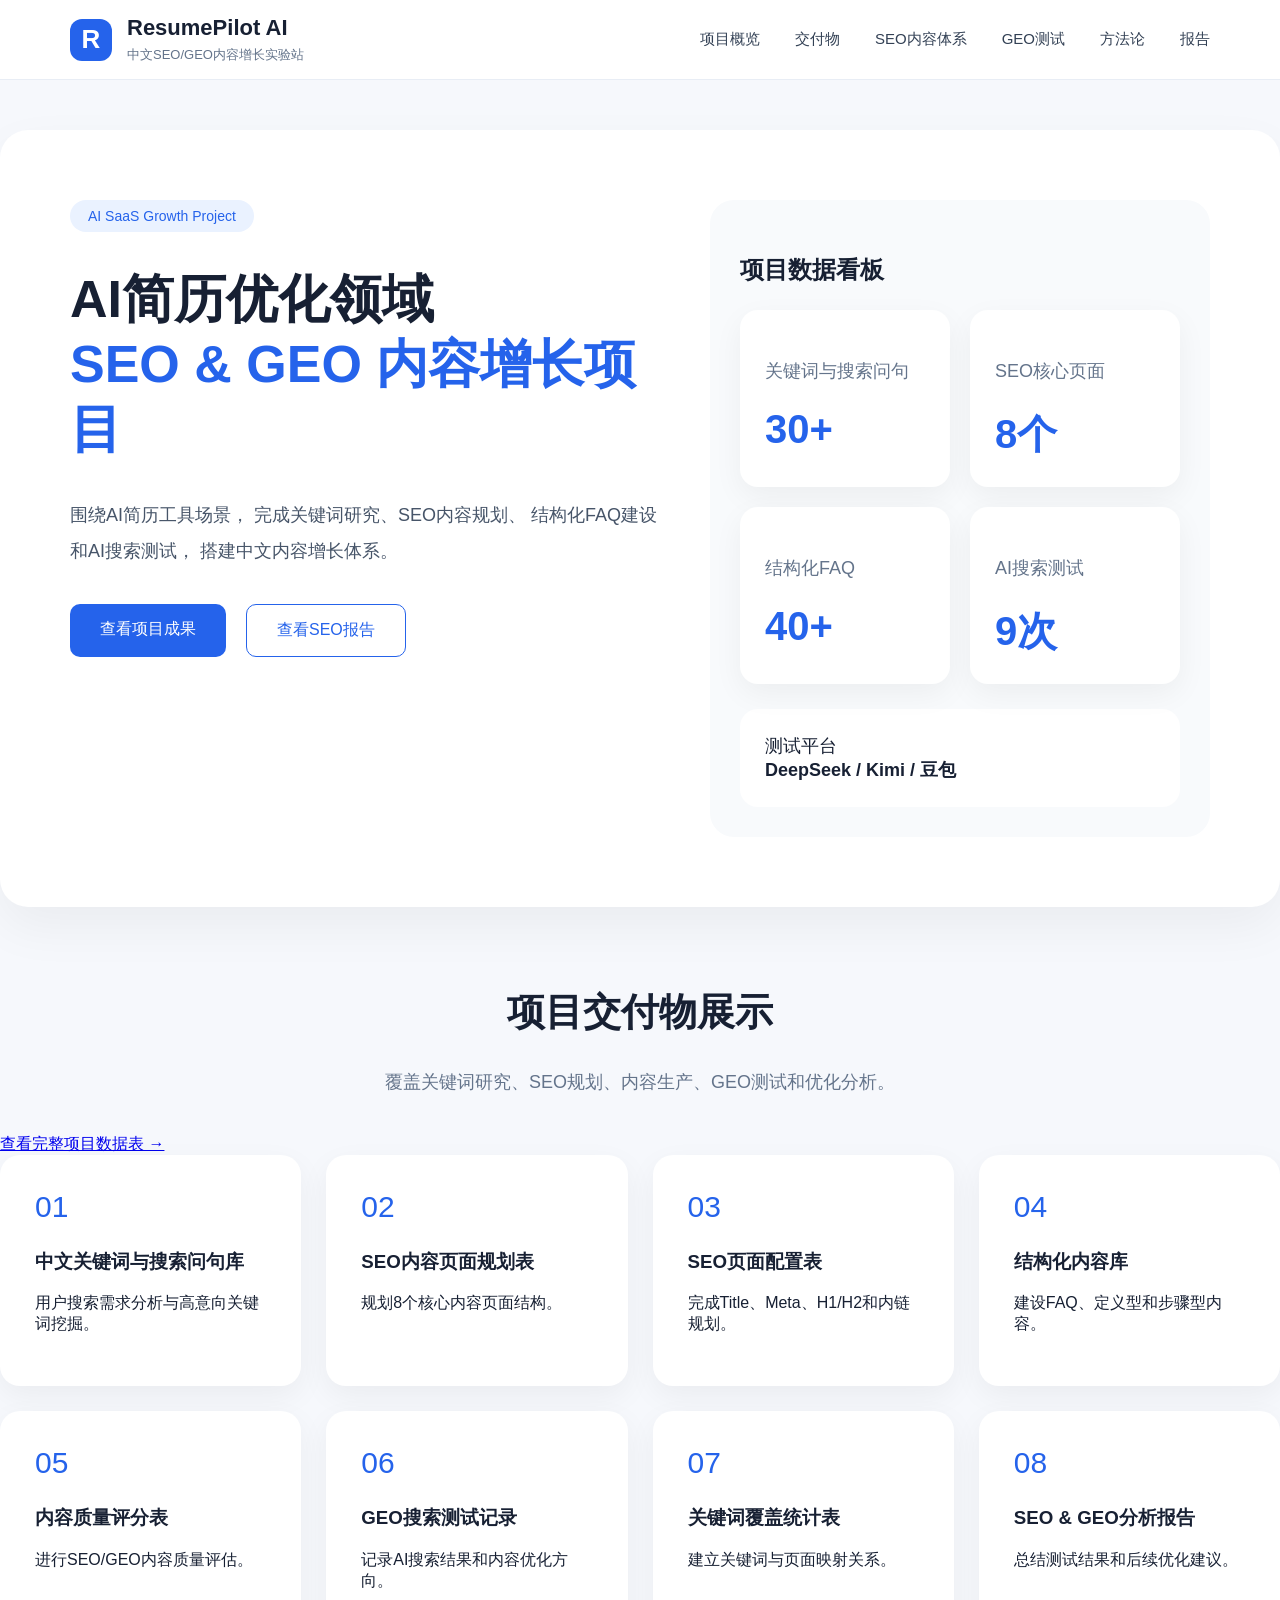
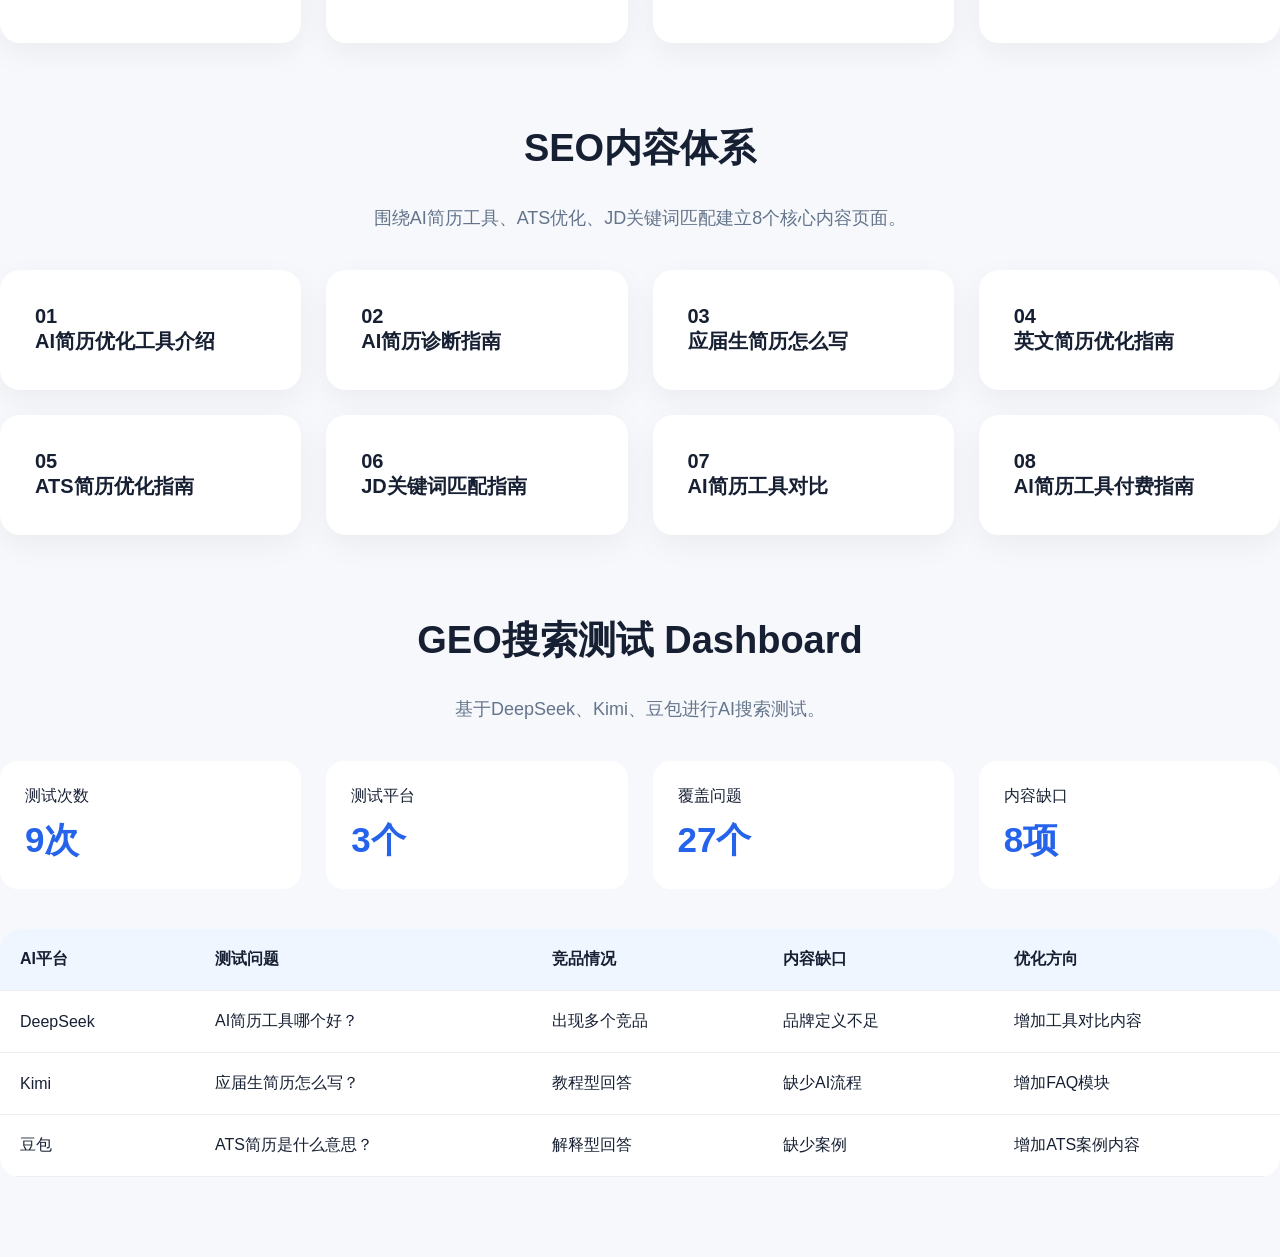
==== commit c2fb97df: "Update index.html" ====
--- a/index.html
+++ b/index.html
@@ -291,7 +291,13 @@
 覆盖关键词研究、SEO规划、内容生产、GEO测试和优化分析。
 
 </p>
-
+<div class="file-buttons">
+
+<a href="files/ResumePilot_SEO_GEO_Project_Data.xlsx">
+查看完整项目数据表 →
+</a>
+
+</div>
 
 
 
